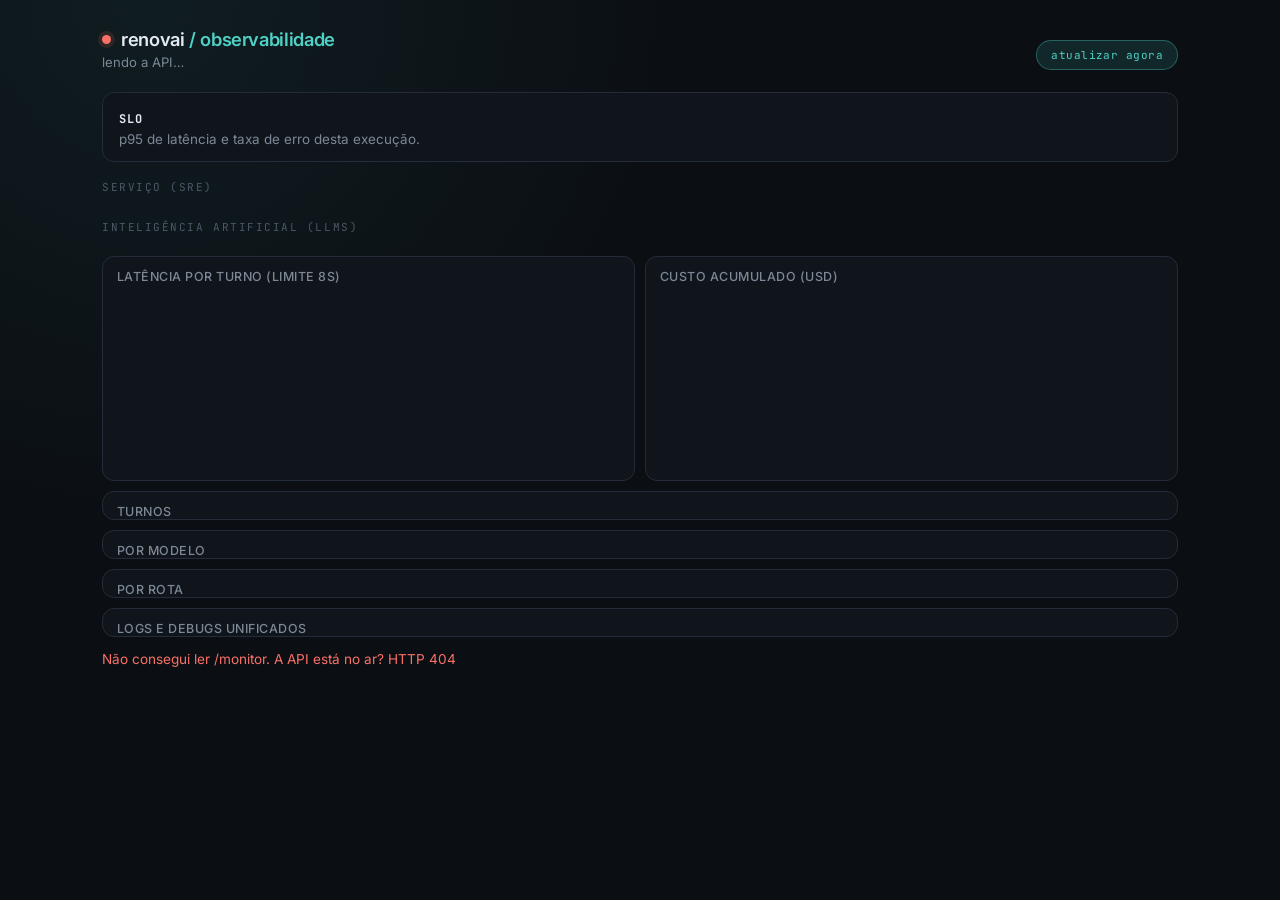
==== frontend/monitor.html @ e6ca702b "feat(observability): criando rota de monitoria de observabilidade com painel em frontend" ====
<!DOCTYPE html>
<html lang="pt-BR">
<head>
  <meta charset="UTF-8" />
  <meta name="viewport" content="width=device-width, initial-scale=1.0" />
  <title>Renovai IA — Console de Observabilidade</title>
  <link rel="preconnect" href="https://fonts.googleapis.com">
  <link rel="preconnect" href="https://fonts.gstatic.com" crossorigin>
  <link href="https://fonts.googleapis.com/css2?family=JetBrains+Mono:wght@400;500;600&family=Inter:wght@400;500;600&display=swap" rel="stylesheet">
  <style>
    :root {
      --bg: #0b0f14;
      --panel: #10151c;
      --panel-alt: #171f29;
      --border: #232c38;
      --text: #e4eaf1;
      --muted: #7c8895;
      --faint: #4c5866;
      --accent: #4fd1c5;
      --accent-soft: rgba(79, 209, 197, 0.12);
      --ok: #3dd68c;
      --ok-soft: rgba(61, 214, 140, 0.12);
      --erro: #f97066;
      --erro-soft: rgba(249, 112, 102, 0.12);
      --warn: #f5c16c;
      --warn-soft: rgba(245, 193, 108, 0.12);
      --font-mono: "JetBrains Mono", ui-monospace, monospace;
      --font-sans: "Inter", system-ui, sans-serif;
    }
    * { box-sizing: border-box; }
    body {
      margin: 0;
      min-height: 100vh;
      background:
        radial-gradient(circle at 12% 0%, rgba(79, 209, 197, 0.07), transparent 36%),
        var(--bg);
      color: var(--text);
      font-family: var(--font-sans);
    }
    .pagina { max-width: 1120px; margin: 0 auto; padding: 28px 22px 48px; }
    header {
      display: flex; align-items: flex-end; justify-content: space-between;
      gap: 16px; margin-bottom: 22px;
    }
    .marca { display: flex; align-items: center; gap: 10px; }
    .ponto {
      width: 9px; height: 9px; border-radius: 50%; background: var(--faint); flex-shrink: 0;
    }
    .ponto.ok { background: var(--ok); box-shadow: 0 0 0 4px var(--ok-soft); }
    .ponto.erro { background: var(--erro); box-shadow: 0 0 0 4px var(--erro-soft); }
    h1 { font-size: 1.15rem; font-weight: 600; margin: 0; letter-spacing: -0.02em; }
    h1 span { color: var(--accent); }
    .sub { margin: 4px 0 0; color: var(--muted); font-size: 0.82rem; }
    .acoes { display: flex; align-items: center; gap: 10px; }
    button {
      font-family: var(--font-mono); font-size: 11px; letter-spacing: 0.04em;
      color: var(--accent); background: var(--accent-soft);
      border: 1px solid rgba(79, 209, 197, 0.35); border-radius: 999px;
      padding: 7px 14px; text-decoration: none; cursor: pointer; transition: all 0.2s;
    }
    button:hover { background: rgba(79, 209, 197, 0.2); }
    .slo {
      border: 1px solid var(--border); border-radius: 12px;
      padding: 14px 16px; margin-bottom: 16px; background: var(--panel);
      display: flex; justify-content: space-between; gap: 12px; align-items: center;
    }
    .slo.ok { border-color: rgba(61, 214, 140, 0.45); background: var(--ok-soft); }
    .slo.estourou { border-color: rgba(249, 112, 102, 0.5); background: var(--erro-soft); }
    .slo strong { font-family: var(--font-mono); font-size: 12px; letter-spacing: 0.08em; text-transform: uppercase; }
    .slo p { margin: 4px 0 0; color: var(--muted); font-size: 0.84rem; }
    .faixa { margin: 18px 0 8px; font-family: var(--font-mono); font-size: 11px; letter-spacing: 0.14em; text-transform: uppercase; color: var(--faint); }
    .numeros { display: grid; grid-template-columns: repeat(auto-fit, minmax(140px, 1fr)); gap: 10px; }
    .card {
      background: var(--panel); border: 1px solid var(--border); border-radius: 12px; padding: 12px 14px;
    }
    .card .rotulo { color: var(--muted); font-size: 0.72rem; letter-spacing: 0.04em; text-transform: uppercase; }
    .card .valor { margin-top: 6px; font-family: var(--font-mono); font-size: 1.15rem; font-weight: 500; white-space: nowrap; }
    .card .valor.pequeno { font-size: 0.82rem; white-space: normal; word-break: break-all; }
    .card .nota { margin-top: 4px; color: var(--faint); font-size: 0.7rem; }
    .graficos { display: grid; grid-template-columns: 1fr 1fr; gap: 10px; margin-top: 14px; }
    .grafico { background: var(--panel); border: 1px solid var(--border); border-radius: 12px; padding: 12px 14px 8px; }
    .grafico h2 { margin: 0 0 8px; font-size: 0.78rem; font-weight: 500; color: var(--muted); letter-spacing: 0.04em; text-transform: uppercase; }
    canvas { width: 100%; height: 180px; display: block; }
    .tabela-larga { margin-top: 10px; }
    .bloco { background: var(--panel); border: 1px solid var(--border); border-radius: 12px; overflow: auto; }
    .bloco h2 { margin: 0; padding: 12px 14px 0; font-size: 0.78rem; font-weight: 500; color: var(--muted); letter-spacing: 0.04em; text-transform: uppercase; }
    table { width: 100%; border-collapse: collapse; font-size: 0.8rem; }
    th, td { padding: 8px 12px; text-align: left; border-bottom: 1px solid var(--border); white-space: nowrap; }
    th { color: var(--faint); font-family: var(--font-mono); font-size: 10px; letter-spacing: 0.08em; text-transform: uppercase; font-weight: 500; }
    td { color: var(--text); font-variant-numeric: tabular-nums; }
    td.modelo, td.sessao { font-family: var(--font-mono); font-size: 0.74rem; }
    td.msg { font-family: var(--font-mono); font-size: 0.74rem; white-space: pre-wrap; word-break: break-all; }
    .tag { font-family: var(--font-mono); font-size: 10px; letter-spacing: 0.06em; text-transform: uppercase; border-radius: 999px; padding: 2px 7px; }
    .tag.ok { color: var(--ok); background: var(--ok-soft); }
    .tag.erro { color: var(--erro); background: var(--erro-soft); }
    .tag.bloqueado { color: var(--warn); background: var(--warn-soft); }
    .tag.debug { color: var(--muted); background: rgba(124, 136, 149, 0.15); }
    .tag.info { color: var(--accent); background: var(--accent-soft); }
    .tag.warning { color: var(--warn); background: var(--warn-soft); }
    .aviso { margin-top: 14px; color: var(--erro); font-size: 0.85rem; }
    .vazio { color: var(--faint); padding: 14px; font-size: 0.82rem; }
    @media (max-width: 800px) {
      .graficos { grid-template-columns: 1fr; }
      header { flex-direction: column; align-items: flex-start; }
    }
  </style>
</head>
<body>
  <div class="pagina">
    <header>
      <div>
        <div class="marca">
          <span class="ponto" id="ponto"></span>
          <h1>renovai <span>/ observabilidade</span></h1>
        </div>
        <p class="sub" id="atualizado">lendo a API…</p>
      </div>
      <div class="acoes">
        <button type="button" id="atualizar">atualizar agora</button>
      </div>
    </header>

    <section class="slo" id="slo">
      <div>
        <strong id="slo-titulo">SLO</strong>
        <p id="slo-texto">p95 de latência e taxa de erro desta execução.</p>
      </div>
    </section>

    <p class="faixa">serviço (sre)</p>
    <section class="numeros" id="numeros-sre"></section>

    <p class="faixa">inteligência artificial (llms)</p>
    <section class="numeros" id="numeros-ia"></section>

    <section class="graficos">
      <article class="grafico">
        <h2>latência por turno (limite 8s)</h2>
        <canvas id="grafico-latencia"></canvas>
      </article>
      <article class="grafico">
        <h2>custo acumulado (usd)</h2>
        <canvas id="grafico-custo"></canvas>
      </article>
    </section>

    <article class="bloco tabela-larga">
      <h2>turnos</h2>
      <div id="tabela-turnos"></div>
    </article>

    <article class="bloco tabela-larga">
      <h2>por modelo</h2>
      <div id="tabela-modelo"></div>
    </article>

    <article class="bloco tabela-larga">
      <h2>por rota</h2>
      <div id="tabela-rota"></div>
    </article>

    <article class="bloco tabela-larga">
      <h2>logs e debugs unificados</h2>
      <div id="tabela-logs"></div>
    </article>

    <p class="aviso" id="aviso" hidden></p>
  </div>

  <script>
    const numerosSre = document.getElementById("numeros-sre");
    const numerosIa = document.getElementById("numeros-ia");
    const aviso = document.getElementById("aviso");
    const ponto = document.getElementById("ponto");
    const atualizado = document.getElementById("atualizado");

    function ms(valor) {
      if (valor >= 1000) {
        return (valor / 1000).toLocaleString("pt-BR", { maximumFractionDigits: 1 }) + " s";
      }
      return Math.round(valor).toLocaleString("pt-BR") + " ms";
    }

    function usd(valor) {
      return valor.toLocaleString("pt-BR", { style: "currency", currency: "USD", minimumFractionDigits: 4, maximumFractionDigits: 6 });
    }

    function inteiro(valor) {
      return Number(valor || 0).toLocaleString("pt-BR");
    }

    function pct(valor) {
      return (valor * 100).toLocaleString("pt-BR", { minimumFractionDigits: 1, maximumFractionDigits: 1 }) + "%";
    }

    function duracao(segundos) {
      const minutos = Math.floor(segundos / 60);
      const resto = segundos % 60;
      if (minutos <= 0) return resto + "s";
      return minutos + "min " + resto + "s";
    }

    function card(rotulo, valor, nota, pequeno) {
      return `<article class="card"><div class="rotulo">${rotulo}</div><div class="valor${pequeno ? " pequeno" : ""}">${valor}</div>${nota ? `<div class="nota">${nota}</div>` : ""}</article>`;
    }

    function tabela(colunas, linhas, vazio) {
      if (!linhas.length) return `<p class="vazio">${vazio}</p>`;
      const cabeca = colunas.map((c) => `<th>${c}</th>`).join("");
      const corpo = linhas.map((linha) => `<tr>${linha.map((celula) => `<td class="${celula.classe || ""}">${celula.texto}</td>`).join("")}</tr>`).join("");
      return `<table><thead><tr>${cabeca}</tr></thead><tbody>${corpo}</tbody></table>`;
    }

    function tagStatus(status) {
      const s = String(status).toLowerCase();
      return `<span class="tag ${s}">${status}</span>`;
    }

    function desenharLinha(canvas, pontos, cor, limite) {
      const ctx = canvas.getContext("2d");
      const dpr = window.devicePixelRatio || 1;
      const largura = canvas.clientWidth || 320;
      const altura = canvas.clientHeight || 180;
      canvas.width = Math.floor(largura * dpr);
      canvas.height = Math.floor(altura * dpr);
      ctx.setTransform(dpr, 0, 0, dpr, 0, 0);
      ctx.clearRect(0, 0, largura, altura);

      if (!pontos.length) {
        ctx.fillStyle = "#4c5866";
        ctx.font = "13px Inter, sans-serif";
        ctx.fillText("sem turnos ainda", 12, altura / 2);
        return;
      }

      const valores = pontos.map((p) => p.valor);
      let min = Math.min(...valores, 0);
      let max = Math.max(...valores);
      if (limite != null) max = Math.max(max, limite);
      const folga = Math.max((max - min) * 0.08, max * 0.05);
      max = max + folga;
      if (max === min) max = min + 1;
      const span = max - min || 1;
      const pad = { l: 48, r: 12, t: 14, b: 26 };
      const xDe = (i) => pad.l + (pontos.length === 1 ? (largura - pad.l - pad.r) / 2 : (i / (pontos.length - 1)) * (largura - pad.l - pad.r));
      const yDe = (v) => pad.t + (1 - (v - min) / span) * (altura - pad.t - pad.b);

      ctx.strokeStyle = "#232c38";
      ctx.lineWidth = 1;
      ctx.beginPath();
      ctx.moveTo(pad.l, pad.t);
      ctx.lineTo(pad.l, altura - pad.b);
      ctx.lineTo(largura - pad.r, altura - pad.b);
      ctx.stroke();

      ctx.fillStyle = "#4c5866";
      ctx.font = "10px JetBrains Mono, monospace";
      ctx.fillText(String(Math.round(max)), 4, pad.t + 4);
      ctx.fillText(String(Math.round(min)), 4, altura - pad.b);

      if (limite != null) {
        const y = yDe(limite);
        ctx.setLineDash([4, 4]);
        ctx.strokeStyle = "rgba(249, 112, 102, 0.8)";
        ctx.beginPath();
        ctx.moveTo(pad.l, y);
        ctx.lineTo(largura - pad.r, y);
        ctx.stroke();
        ctx.setLineDash([]);
      }

      ctx.beginPath();
      pontos.forEach((pontoAtual, i) => {
        const x = xDe(i);
        const y = yDe(pontoAtual.valor);
        if (i === 0) ctx.moveTo(x, y);
        else ctx.lineTo(x, y);
      });
      ctx.strokeStyle = cor;
      ctx.lineWidth = 2;
      ctx.stroke();

      ctx.fillStyle = cor;
      pontos.forEach((pontoAtual, i) => {
        ctx.beginPath();
        ctx.arc(xDe(i), yDe(pontoAtual.valor), 3, 0, Math.PI * 2);
        ctx.fill();
      });
    }

    function render(dados) {
      const r = dados.resumo;
      const slo = dados.slo;
      const caixa = document.getElementById("slo");
      caixa.classList.remove("ok", "estourou");
      if (!r.turnos) {
        document.getElementById("slo-titulo").textContent = "sem turnos";
        document.getElementById("slo-texto").textContent = "Mande uma mensagem no chat. O registro vive na memória deste processo.";
      } else if (r.slo_ok) {
        caixa.classList.add("ok");
        document.getElementById("slo-titulo").textContent = "dentro do SLO";
        document.getElementById("slo-texto").textContent = `p95 até ${ms(slo.latencia_p95_limite_ms)} e erro até ${pct(slo.taxa_erro_limite)}.`;
      } else {
        caixa.classList.add("estourou");
        document.getElementById("slo-titulo").textContent = "SLO estourou";
        document.getElementById("slo-texto").textContent = `p95 até ${ms(slo.latencia_p95_limite_ms)} e erro até ${pct(slo.taxa_erro_limite)}.`;
      }

      numerosSre.innerHTML = [
        card("turnos", inteiro(r.turnos)),
        card("taxa de erro", pct(r.taxa_erro), "exceção no turno"),
        card("latência média", ms(r.latencia_media_ms)),
        card("latência p95", ms(r.latencia_p95_ms)),
        card("no ar", duracao(r.no_ar_segundos)),
        card("em andamento", inteiro(r.em_andamento)),
        card("bloqueios", inteiro(r.bloqueios), "guardrail de entrada"),
      ].join("");

      numerosIa.innerHTML = [
        card("tokens", inteiro(r.tokens_total), `${inteiro(r.tokens_entrada)} entrada · ${inteiro(r.tokens_saida)} saída`),
        card("custo", usd(r.custo_usd), "tabela fixa, não é a fatura"),
        card("modelo mais usado", r.modelo_mais_usado, "", true),
        card("fallbacks", inteiro(r.fallbacks), "especialista saiu do Gemini"),
      ].join("");

      desenharLinha(
        document.getElementById("grafico-latencia"),
        dados.serie_latencia.map((p) => ({ valor: p.latencia_ms })),
        "#4fd1c5",
        slo.latencia_p95_limite_ms,
      );
      desenharLinha(
        document.getElementById("grafico-custo"),
        dados.serie_custo.map((p) => ({ valor: p.custo_acumulado_usd })),
        "#7ee8dd",
        null,
      );

      document.getElementById("tabela-turnos").innerHTML = tabela(
        ["hora", "latência", "rota", "status", "tokens", "custo", "sessão"],
        dados.turnos.map((t) => [
          { texto: t.hora },
          { texto: ms(t.latencia_ms) },
          { texto: t.rota },
          { texto: tagStatus(t.status) },
          { texto: inteiro(t.tokens_total) },
          { texto: usd(t.custo_usd) },
          { texto: t.session_id, classe: "sessao" },
        ]),
        "Nenhum turno neste processo.",
      );

      document.getElementById("tabela-modelo").innerHTML = tabela(
        ["modelo", "chamadas", "entrada", "saída", "custo", "latência"],
        dados.por_modelo.map((m) => [
          { texto: m.modelo, classe: "modelo" },
          { texto: inteiro(m.chamadas) },
          { texto: inteiro(m.tokens_entrada) },
          { texto: inteiro(m.tokens_saida) },
          { texto: usd(m.custo_usd) },
          { texto: ms(m.latencia_media_ms) },
        ]),
        "Nenhuma chamada de modelo.",
      );

      document.getElementById("tabela-rota").innerHTML = tabela(
        ["rota", "turnos", "erros", "latência", "custo"],
        dados.por_rota.map((rota) => [
          { texto: rota.rota },
          { texto: inteiro(rota.turnos) },
          { texto: inteiro(rota.erros) },
          { texto: ms(rota.latencia_media_ms) },
          { texto: usd(rota.custo_usd) },
        ]),
        "Nenhuma rota ainda.",
      );

      if (dados.logs) {
        document.getElementById("tabela-logs").innerHTML = tabela(
          ["hora", "nível", "módulo", "turno", "mensagem"],
          dados.logs.slice().reverse().map((l) => [
            { texto: l.hora },
            { texto: tagStatus(l.nivel) },
            { texto: l.modulo },
            { texto: l.turno_id ? l.turno_id.slice(0, 8) : "—", classe: "sessao" },
            { texto: l.mensagem, classe: "msg" },
          ]),
          "Nenhum log registrado ainda.",
        );
      }
    }

    async function carregar() {
      try {
        const resposta = await fetch("/monitor");
        if (!resposta.ok) throw new Error("HTTP " + resposta.status);
        const dados = await resposta.json();
        aviso.hidden = true;
        ponto.className = "ponto ok";
        atualizado.textContent = "atualizado " + new Date().toLocaleTimeString("pt-BR") + " · a cada 4 s";
        render(dados);
      } catch (erro) {
        ponto.className = "ponto erro";
        aviso.hidden = false;
        aviso.textContent = "Não consegui ler /monitor. A API está no ar? " + erro.message;
      }
    }

    document.getElementById("atualizar").addEventListener("click", carregar);
    carregar();
    setInterval(carregar, 4000);
    window.addEventListener("resize", carregar);
  </script>
</body>
</html>
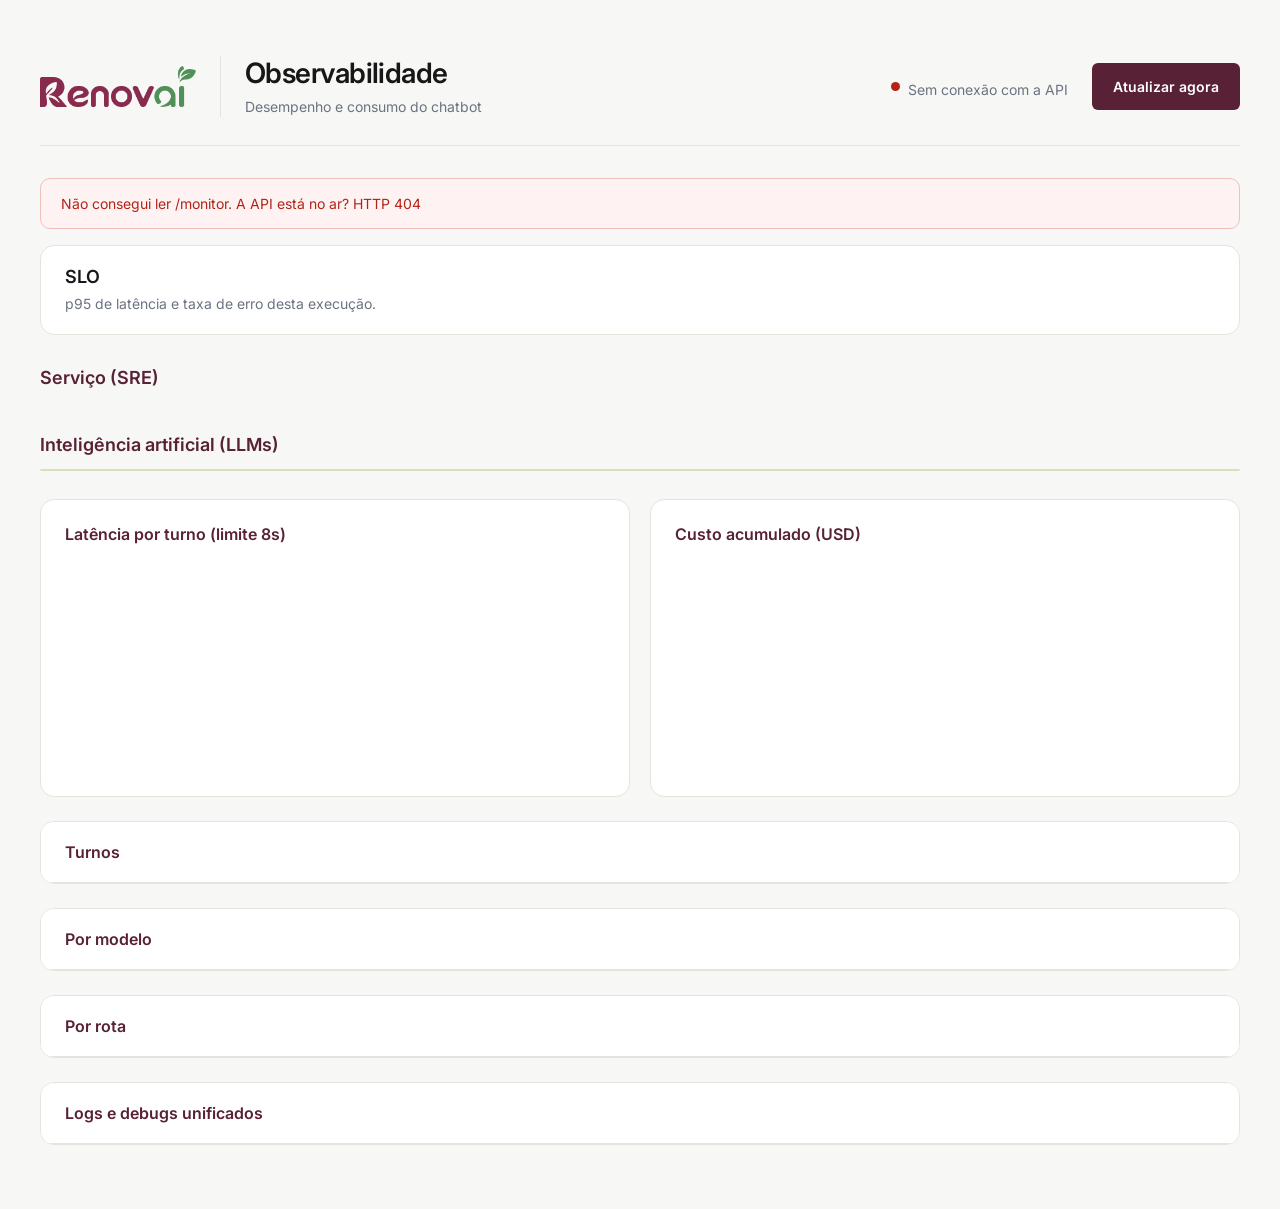
==== commit 55603468: "style(monitor): melhora layout e integra logo Renovai" ====
--- a/frontend/monitor.html
+++ b/frontend/monitor.html
@@ -3,105 +3,142 @@
 <head>
   <meta charset="UTF-8" />
   <meta name="viewport" content="width=device-width, initial-scale=1.0" />
-  <title>Renovai IA — Console de Observabilidade</title>
+  <title>Renovaí IA — Console de Observabilidade</title>
   <link rel="preconnect" href="https://fonts.googleapis.com">
   <link rel="preconnect" href="https://fonts.gstatic.com" crossorigin>
-  <link href="https://fonts.googleapis.com/css2?family=JetBrains+Mono:wght@400;500;600&family=Inter:wght@400;500;600&display=swap" rel="stylesheet">
+  <link href="https://fonts.googleapis.com/css2?family=Inter:wght@400;500;600;700&display=swap" rel="stylesheet">
   <style>
     :root {
-      --bg: #0b0f14;
-      --panel: #10151c;
-      --panel-alt: #171f29;
-      --border: #232c38;
-      --text: #e4eaf1;
-      --muted: #7c8895;
-      --faint: #4c5866;
-      --accent: #4fd1c5;
-      --accent-soft: rgba(79, 209, 197, 0.12);
-      --ok: #3dd68c;
-      --ok-soft: rgba(61, 214, 140, 0.12);
-      --erro: #f97066;
-      --erro-soft: rgba(249, 112, 102, 0.12);
-      --warn: #f5c16c;
-      --warn-soft: rgba(245, 193, 108, 0.12);
-      --font-mono: "JetBrains Mono", ui-monospace, monospace;
+      --bg: #f7f8f5;
+      color-scheme: light;
+      --panel: #ffffff;
+      --panel-alt: #f3e9ed;
+      --border: #e2e5dc;
+      --text: #171717;
+      --muted: #6b7280;
+      --faint: #626975;
+      --accent: #582136;
+      --accent-soft: #f3e9ed;
+      --brand-green: #d4e699;
+      --brand-green-soft: #f1f6e3;
+      --brand-green-text: #35451d;
+      --ok: #237044;
+      --ok-soft: #edf7ef;
+      --erro: #b42318;
+      --erro-soft: #fef3f2;
+      --warn: #8a5800;
+      --warn-soft: #fff7e5;
       --font-sans: "Inter", system-ui, sans-serif;
     }
     * { box-sizing: border-box; }
     body {
       margin: 0;
       min-height: 100vh;
-      background:
-        radial-gradient(circle at 12% 0%, rgba(79, 209, 197, 0.07), transparent 36%),
-        var(--bg);
+      background: var(--bg);
       color: var(--text);
       font-family: var(--font-sans);
     }
-    .pagina { max-width: 1120px; margin: 0 auto; padding: 28px 22px 48px; }
+    .pagina { max-width: 1440px; margin: 0 auto; padding: 32px 40px 64px; }
     header {
-      display: flex; align-items: flex-end; justify-content: space-between;
-      gap: 16px; margin-bottom: 22px;
-    }
-    .marca { display: flex; align-items: center; gap: 10px; }
+      display: flex; align-items: center; justify-content: space-between;
+      gap: 24px; margin-bottom: 32px;
+      padding: 24px 0 28px; border-bottom: 1px solid var(--border); color: var(--text);
+    }
+    .marca { display: flex; align-items: center; gap: 24px; }
     .ponto {
       width: 9px; height: 9px; border-radius: 50%; background: var(--faint); flex-shrink: 0;
     }
-    .ponto.ok { background: var(--ok); box-shadow: 0 0 0 4px var(--ok-soft); }
-    .ponto.erro { background: var(--erro); box-shadow: 0 0 0 4px var(--erro-soft); }
-    h1 { font-size: 1.15rem; font-weight: 600; margin: 0; letter-spacing: -0.02em; }
-    h1 span { color: var(--accent); }
-    .sub { margin: 4px 0 0; color: var(--muted); font-size: 0.82rem; }
-    .acoes { display: flex; align-items: center; gap: 10px; }
+    .ponto.ok { background: var(--ok); }
+    .ponto.erro { background: var(--erro); }
+    h1 { font-size: clamp(1.25rem, 3vw, 1.75rem); font-weight: 600; margin: 0; letter-spacing: -0.02em; text-wrap: balance; }
+    .logo { display: block; width: 156px; height: auto; flex-shrink: 0; }
+    .titulo { padding-left: 24px; border-left: 1px solid var(--border); }
+    .conexao { display: flex; align-items: center; gap: 8px; }
+    .sub { margin: 6px 0 0; color: var(--muted); font-size: 0.875rem; line-height: 1.5; }
+    .acoes { display: flex; align-items: center; flex-shrink: 0; gap: 24px; }
     button {
-      font-family: var(--font-mono); font-size: 11px; letter-spacing: 0.04em;
-      color: var(--accent); background: var(--accent-soft);
-      border: 1px solid rgba(79, 209, 197, 0.35); border-radius: 999px;
-      padding: 7px 14px; text-decoration: none; cursor: pointer; transition: all 0.2s;
-    }
-    button:hover { background: rgba(79, 209, 197, 0.2); }
+      font-family: var(--font-sans); font-size: 0.875rem; font-weight: 600;
+      color: #ffffff; background: var(--accent);
+      border: 1px solid transparent; border-radius: 6px; min-height: 44px;
+      padding: 12px 20px; line-height: 1.5; white-space: nowrap; cursor: pointer; transition: background-color 0.2s;
+    }
+    button:hover:not(:disabled) { background: #702c46; }
+    button:active:not(:disabled) { background: #421829; }
+    button:focus-visible { outline: 3px solid var(--accent); outline-offset: 4px; }
+    button:disabled { opacity: 0.6; cursor: default; }
+    ::selection { color: #ffffff; background: var(--accent); }
+    * { scrollbar-color: #b7a3ab var(--panel-alt); scrollbar-width: thin; }
     .slo {
-      border: 1px solid var(--border); border-radius: 12px;
-      padding: 14px 16px; margin-bottom: 16px; background: var(--panel);
+      border: 1px solid var(--border); border-radius: 14px;
+      padding: 20px 24px; margin-bottom: 28px; background: var(--panel);
       display: flex; justify-content: space-between; gap: 12px; align-items: center;
     }
-    .slo.ok { border-color: rgba(61, 214, 140, 0.45); background: var(--ok-soft); }
-    .slo.estourou { border-color: rgba(249, 112, 102, 0.5); background: var(--erro-soft); }
-    .slo strong { font-family: var(--font-mono); font-size: 12px; letter-spacing: 0.08em; text-transform: uppercase; }
-    .slo p { margin: 4px 0 0; color: var(--muted); font-size: 0.84rem; }
-    .faixa { margin: 18px 0 8px; font-family: var(--font-mono); font-size: 11px; letter-spacing: 0.14em; text-transform: uppercase; color: var(--faint); }
-    .numeros { display: grid; grid-template-columns: repeat(auto-fit, minmax(140px, 1fr)); gap: 10px; }
+    .slo.ok { border-color: #c1d383; background: var(--brand-green-soft); color: var(--brand-green-text); }
+    .slo.estourou { border-color: #efc0bb; background: var(--erro-soft); color: var(--erro); }
+    .slo strong { font-size: 1.125rem; font-weight: 600; }
+    .slo p { margin: 6px 0 0; color: var(--muted); font-size: 0.875rem; line-height: 1.5; }
+    .slo.ok p, .slo.estourou p { color: inherit; }
+    .faixa { margin: 32px 0 14px; font-size: 1.125rem; font-weight: 600; color: var(--accent); }
+    .numeros { display: grid; grid-template-columns: repeat(4, minmax(0, 1fr)); gap: 14px; }
     .card {
-      background: var(--panel); border: 1px solid var(--border); border-radius: 12px; padding: 12px 14px;
-    }
-    .card .rotulo { color: var(--muted); font-size: 0.72rem; letter-spacing: 0.04em; text-transform: uppercase; }
-    .card .valor { margin-top: 6px; font-family: var(--font-mono); font-size: 1.15rem; font-weight: 500; white-space: nowrap; }
-    .card .valor.pequeno { font-size: 0.82rem; white-space: normal; word-break: break-all; }
-    .card .nota { margin-top: 4px; color: var(--faint); font-size: 0.7rem; }
-    .graficos { display: grid; grid-template-columns: 1fr 1fr; gap: 10px; margin-top: 14px; }
-    .grafico { background: var(--panel); border: 1px solid var(--border); border-radius: 12px; padding: 12px 14px 8px; }
-    .grafico h2 { margin: 0 0 8px; font-size: 0.78rem; font-weight: 500; color: var(--muted); letter-spacing: 0.04em; text-transform: uppercase; }
-    canvas { width: 100%; height: 180px; display: block; }
-    .tabela-larga { margin-top: 10px; }
-    .bloco { background: var(--panel); border: 1px solid var(--border); border-radius: 12px; overflow: auto; }
-    .bloco h2 { margin: 0; padding: 12px 14px 0; font-size: 0.78rem; font-weight: 500; color: var(--muted); letter-spacing: 0.04em; text-transform: uppercase; }
-    table { width: 100%; border-collapse: collapse; font-size: 0.8rem; }
-    th, td { padding: 8px 12px; text-align: left; border-bottom: 1px solid var(--border); white-space: nowrap; }
-    th { color: var(--faint); font-family: var(--font-mono); font-size: 10px; letter-spacing: 0.08em; text-transform: uppercase; font-weight: 500; }
+      background: var(--panel); border: 1px solid var(--border); border-radius: 10px; padding: 20px;
+    }
+    .card { min-width: 0; }
+    #numeros-sre .card .valor { color: var(--accent); }
+    #numeros-sre .card:nth-child(4) { background: var(--accent); border-color: var(--accent); }
+    #numeros-sre .card:nth-child(4) .rotulo { color: #ead9e0; }
+    #numeros-sre .card:nth-child(4) .valor { color: var(--brand-green); }
+    #numeros-ia { gap: 0; background: var(--brand-green-soft); border: 1px solid #d6e1ba; border-radius: 10px; overflow: hidden; }
+    #numeros-ia .card { background: transparent; border: 0; border-radius: 0; }
+    #numeros-ia .rotulo, #numeros-ia .nota { color: var(--brand-green-text); }
+    #numeros-ia .valor { color: var(--accent); }
+    .card .rotulo { color: var(--muted); font-size: 0.8125rem; font-weight: 500; line-height: 1.5; }
+    .card .valor { margin-top: 10px; font-size: 1.75rem; font-weight: 600; font-variant-numeric: tabular-nums; overflow-wrap: anywhere; }
+    .card .valor.pequeno { font-size: 1rem; white-space: normal; overflow-wrap: anywhere; }
+    .card .nota { margin-top: 8px; color: var(--faint); font-size: 0.75rem; line-height: 1.5; }
+    .graficos { display: grid; grid-template-columns: repeat(2, minmax(0, 1fr)); gap: 20px; margin-top: 28px; }
+    .grafico { background: var(--panel); border: 1px solid var(--border); border-radius: 14px; padding: 24px 24px 16px; min-width: 0; }
+    .grafico h2 { margin: 0 0 16px; font-size: 1rem; font-weight: 600; color: var(--accent); }
+    canvas { width: 100%; height: 220px; display: block; }
+    .tabela-larga { margin-top: 24px; }
+    .bloco { background: var(--panel); border: 1px solid var(--border); border-radius: 14px; overflow: auto; }
+    .bloco h2 { margin: 0; padding: 20px 24px; font-size: 1rem; font-weight: 600; color: var(--accent); background: var(--panel); border-bottom: 1px solid var(--border); }
+    table { width: 100%; border-collapse: collapse; font-size: 0.875rem; }
+    th, td { padding: 16px 24px; text-align: left; border-bottom: 1px solid var(--border); white-space: nowrap; }
+    th { color: var(--muted); font-size: 0.75rem; letter-spacing: 0.02em; text-transform: uppercase; font-weight: 700; background: var(--panel); }
     td { color: var(--text); font-variant-numeric: tabular-nums; }
-    td.modelo, td.sessao { font-family: var(--font-mono); font-size: 0.74rem; }
-    td.msg { font-family: var(--font-mono); font-size: 0.74rem; white-space: pre-wrap; word-break: break-all; }
-    .tag { font-family: var(--font-mono); font-size: 10px; letter-spacing: 0.06em; text-transform: uppercase; border-radius: 999px; padding: 2px 7px; }
+    td.modelo, td.sessao { font-size: 0.8125rem; }
+    td.msg { font-size: 0.8125rem; white-space: pre-wrap; word-break: break-all; }
+    .tag { display: inline-block; font-size: 0.6875rem; font-weight: 600; line-height: 1.5; text-transform: uppercase; border-radius: 999px; padding: 4px 10px; }
     .tag.ok { color: var(--ok); background: var(--ok-soft); }
     .tag.erro { color: var(--erro); background: var(--erro-soft); }
     .tag.bloqueado { color: var(--warn); background: var(--warn-soft); }
-    .tag.debug { color: var(--muted); background: rgba(124, 136, 149, 0.15); }
+    .tag.debug { color: var(--muted); background: var(--panel-alt); }
     .tag.info { color: var(--accent); background: var(--accent-soft); }
     .tag.warning { color: var(--warn); background: var(--warn-soft); }
-    .aviso { margin-top: 14px; color: var(--erro); font-size: 0.85rem; }
-    .vazio { color: var(--faint); padding: 14px; font-size: 0.82rem; }
+    .aviso { margin: 16px 0; padding: 16px 20px; border: 1px solid #efc0bb; border-radius: 10px; background: var(--erro-soft); color: var(--erro); font-size: 0.875rem; }
+    .vazio { color: var(--faint); margin: 0; padding: 24px; font-size: 0.875rem; line-height: 1.5; }
+    tbody tr:last-child td { border-bottom: 0; }
+    tbody tr:hover { background: #faf7f8; }
     @media (max-width: 800px) {
       .graficos { grid-template-columns: 1fr; }
-      header { flex-direction: column; align-items: flex-start; }
+      header { flex-direction: column; align-items: stretch; padding: 8px 0 24px; gap: 20px; }
+      .numeros { grid-template-columns: repeat(2, minmax(0, 1fr)); }
+      .acoes { justify-content: space-between; flex-wrap: wrap; }
+      .pagina { padding: 24px 16px 40px; }
+    }
+    @media (max-width: 480px) {
+      .marca { align-items: flex-start; flex-direction: column; gap: 20px; }
+      .titulo { border-left: 0; padding-left: 0; }
+      .logo { width: 136px; }
+      .numeros { grid-template-columns: repeat(2, minmax(0, 1fr)); gap: 12px; }
+      .card { padding: 16px 12px; }
+      .card .valor { font-size: 1.25rem; }
+      .card .valor.pequeno { font-size: 0.875rem; }
+      .grafico { padding: 20px 12px 12px; }
+    }
+    @media (prefers-reduced-motion: reduce) {
+      button { transition: none; }
     }
   </style>
 </head>
@@ -110,15 +147,20 @@
     <header>
       <div>
         <div class="marca">
-          <span class="ponto" id="ponto"></span>
-          <h1>renovai <span>/ observabilidade</span></h1>
+          <img class="logo" src="assets/renovai.png" alt="Renovaí" width="283" height="77" />
+          <div class="titulo">
+            <h1>Observabilidade</h1>
+            <p class="sub">Desempenho e consumo do chatbot</p>
+          </div>
         </div>
-        <p class="sub" id="atualizado">lendo a API…</p>
       </div>
       <div class="acoes">
-        <button type="button" id="atualizar">atualizar agora</button>
+        <div class="conexao"><span class="ponto" id="ponto" aria-hidden="true"></span><span class="sub" id="atualizado" role="status">Conectando à API…</span></div>
+        <button type="button" id="atualizar">Atualizar agora</button>
       </div>
     </header>
+
+    <p class="aviso" id="aviso" role="alert" hidden></p>
 
     <section class="slo" id="slo">
       <div>
@@ -127,44 +169,44 @@
       </div>
     </section>
 
-    <p class="faixa">serviço (sre)</p>
+    <h2 class="faixa">Serviço (SRE)</h2>
     <section class="numeros" id="numeros-sre"></section>
 
-    <p class="faixa">inteligência artificial (llms)</p>
+    <h2 class="faixa">Inteligência artificial (LLMs)</h2>
     <section class="numeros" id="numeros-ia"></section>
 
     <section class="graficos">
       <article class="grafico">
-        <h2>latência por turno (limite 8s)</h2>
+        <h2>Latência por turno (limite 8s)</h2>
         <canvas id="grafico-latencia"></canvas>
       </article>
       <article class="grafico">
-        <h2>custo acumulado (usd)</h2>
+        <h2>Custo acumulado (USD)</h2>
         <canvas id="grafico-custo"></canvas>
       </article>
     </section>
 
     <article class="bloco tabela-larga">
-      <h2>turnos</h2>
+      <h2>Turnos</h2>
       <div id="tabela-turnos"></div>
     </article>
 
     <article class="bloco tabela-larga">
-      <h2>por modelo</h2>
+      <h2>Por modelo</h2>
       <div id="tabela-modelo"></div>
     </article>
 
     <article class="bloco tabela-larga">
-      <h2>por rota</h2>
+      <h2>Por rota</h2>
       <div id="tabela-rota"></div>
     </article>
 
     <article class="bloco tabela-larga">
-      <h2>logs e debugs unificados</h2>
+      <h2>Logs e debugs unificados</h2>
       <div id="tabela-logs"></div>
     </article>
 
-    <p class="aviso" id="aviso" hidden></p>
+
   </div>
 
   <script>
@@ -227,9 +269,9 @@
       ctx.clearRect(0, 0, largura, altura);
 
       if (!pontos.length) {
-        ctx.fillStyle = "#4c5866";
+        ctx.fillStyle = "#626975";
         ctx.font = "13px Inter, sans-serif";
-        ctx.fillText("sem turnos ainda", 12, altura / 2);
+        ctx.fillText("Sem turnos ainda", 12, altura / 2);
         return;
       }
 
@@ -245,7 +287,7 @@
       const xDe = (i) => pad.l + (pontos.length === 1 ? (largura - pad.l - pad.r) / 2 : (i / (pontos.length - 1)) * (largura - pad.l - pad.r));
       const yDe = (v) => pad.t + (1 - (v - min) / span) * (altura - pad.t - pad.b);
 
-      ctx.strokeStyle = "#232c38";
+      ctx.strokeStyle = "#d8c7ce";
       ctx.lineWidth = 1;
       ctx.beginPath();
       ctx.moveTo(pad.l, pad.t);
@@ -253,15 +295,15 @@
       ctx.lineTo(largura - pad.r, altura - pad.b);
       ctx.stroke();
 
-      ctx.fillStyle = "#4c5866";
-      ctx.font = "10px JetBrains Mono, monospace";
+      ctx.fillStyle = "#626975";
+      ctx.font = "11px Inter, sans-serif";
       ctx.fillText(String(Math.round(max)), 4, pad.t + 4);
       ctx.fillText(String(Math.round(min)), 4, altura - pad.b);
 
       if (limite != null) {
         const y = yDe(limite);
         ctx.setLineDash([4, 4]);
-        ctx.strokeStyle = "rgba(249, 112, 102, 0.8)";
+        ctx.strokeStyle = "#b42318";
         ctx.beginPath();
         ctx.moveTo(pad.l, y);
         ctx.lineTo(largura - pad.r, y);
@@ -294,50 +336,50 @@
       const caixa = document.getElementById("slo");
       caixa.classList.remove("ok", "estourou");
       if (!r.turnos) {
-        document.getElementById("slo-titulo").textContent = "sem turnos";
+        document.getElementById("slo-titulo").textContent = "Sem turnos";
         document.getElementById("slo-texto").textContent = "Mande uma mensagem no chat. O registro vive na memória deste processo.";
       } else if (r.slo_ok) {
         caixa.classList.add("ok");
-        document.getElementById("slo-titulo").textContent = "dentro do SLO";
-        document.getElementById("slo-texto").textContent = `p95 até ${ms(slo.latencia_p95_limite_ms)} e erro até ${pct(slo.taxa_erro_limite)}.`;
+        document.getElementById("slo-titulo").textContent = "Dentro do SLO";
+        document.getElementById("slo-texto").textContent = `P95 até ${ms(slo.latencia_p95_limite_ms)} e erro até ${pct(slo.taxa_erro_limite)}.`;
       } else {
         caixa.classList.add("estourou");
         document.getElementById("slo-titulo").textContent = "SLO estourou";
-        document.getElementById("slo-texto").textContent = `p95 até ${ms(slo.latencia_p95_limite_ms)} e erro até ${pct(slo.taxa_erro_limite)}.`;
+        document.getElementById("slo-texto").textContent = `P95 até ${ms(slo.latencia_p95_limite_ms)} e erro até ${pct(slo.taxa_erro_limite)}.`;
       }
 
       numerosSre.innerHTML = [
-        card("turnos", inteiro(r.turnos)),
-        card("taxa de erro", pct(r.taxa_erro), "exceção no turno"),
-        card("latência média", ms(r.latencia_media_ms)),
-        card("latência p95", ms(r.latencia_p95_ms)),
-        card("no ar", duracao(r.no_ar_segundos)),
-        card("em andamento", inteiro(r.em_andamento)),
-        card("bloqueios", inteiro(r.bloqueios), "guardrail de entrada"),
+        card("Turnos", inteiro(r.turnos)),
+        card("Taxa de erro", pct(r.taxa_erro), "Exceção no turno"),
+        card("Latência média", ms(r.latencia_media_ms)),
+        card("Latência P95", ms(r.latencia_p95_ms)),
+        card("No ar", duracao(r.no_ar_segundos)),
+        card("Em andamento", inteiro(r.em_andamento)),
+        card("Bloqueios", inteiro(r.bloqueios), "Guardrail de entrada"),
       ].join("");
 
       numerosIa.innerHTML = [
-        card("tokens", inteiro(r.tokens_total), `${inteiro(r.tokens_entrada)} entrada · ${inteiro(r.tokens_saida)} saída`),
-        card("custo", usd(r.custo_usd), "tabela fixa, não é a fatura"),
-        card("modelo mais usado", r.modelo_mais_usado, "", true),
-        card("fallbacks", inteiro(r.fallbacks), "especialista saiu do Gemini"),
+        card("Tokens", inteiro(r.tokens_total), `${inteiro(r.tokens_entrada)} entrada · ${inteiro(r.tokens_saida)} saída`),
+        card("Custo", usd(r.custo_usd), "Tabela fixa, não é a fatura"),
+        card("Modelo mais usado", r.modelo_mais_usado, "", true),
+        card("Fallbacks", inteiro(r.fallbacks), "Especialista saiu do Gemini"),
       ].join("");
 
       desenharLinha(
         document.getElementById("grafico-latencia"),
         dados.serie_latencia.map((p) => ({ valor: p.latencia_ms })),
-        "#4fd1c5",
+        "#582136",
         slo.latencia_p95_limite_ms,
       );
       desenharLinha(
         document.getElementById("grafico-custo"),
         dados.serie_custo.map((p) => ({ valor: p.custo_acumulado_usd })),
-        "#7ee8dd",
+        "#526d29",
         null,
       );
 
       document.getElementById("tabela-turnos").innerHTML = tabela(
-        ["hora", "latência", "rota", "status", "tokens", "custo", "sessão"],
+        ["Hora", "Latência", "Rota", "Status", "Tokens", "Custo", "Sessão"],
         dados.turnos.map((t) => [
           { texto: t.hora },
           { texto: ms(t.latencia_ms) },
@@ -351,7 +393,7 @@
       );
 
       document.getElementById("tabela-modelo").innerHTML = tabela(
-        ["modelo", "chamadas", "entrada", "saída", "custo", "latência"],
+        ["Modelo", "Chamadas", "Entrada", "Saída", "Custo", "Latência"],
         dados.por_modelo.map((m) => [
           { texto: m.modelo, classe: "modelo" },
           { texto: inteiro(m.chamadas) },
@@ -364,7 +406,7 @@
       );
 
       document.getElementById("tabela-rota").innerHTML = tabela(
-        ["rota", "turnos", "erros", "latência", "custo"],
+        ["Rota", "Turnos", "Erros", "Latência", "Custo"],
         dados.por_rota.map((rota) => [
           { texto: rota.rota },
           { texto: inteiro(rota.turnos) },
@@ -377,7 +419,7 @@
 
       if (dados.logs) {
         document.getElementById("tabela-logs").innerHTML = tabela(
-          ["hora", "nível", "módulo", "turno", "mensagem"],
+          ["Hora", "Nível", "Módulo", "Turno", "Mensagem"],
           dados.logs.slice().reverse().map((l) => [
             { texto: l.hora },
             { texto: tagStatus(l.nivel) },
@@ -397,10 +439,11 @@
         const dados = await resposta.json();
         aviso.hidden = true;
         ponto.className = "ponto ok";
-        atualizado.textContent = "atualizado " + new Date().toLocaleTimeString("pt-BR") + " · a cada 4 s";
+        atualizado.textContent = "Atualizado " + new Date().toLocaleTimeString("pt-BR") + " · a cada 4 s";
         render(dados);
       } catch (erro) {
         ponto.className = "ponto erro";
+        atualizado.textContent = "Sem conexão com a API";
         aviso.hidden = false;
         aviso.textContent = "Não consegui ler /monitor. A API está no ar? " + erro.message;
       }
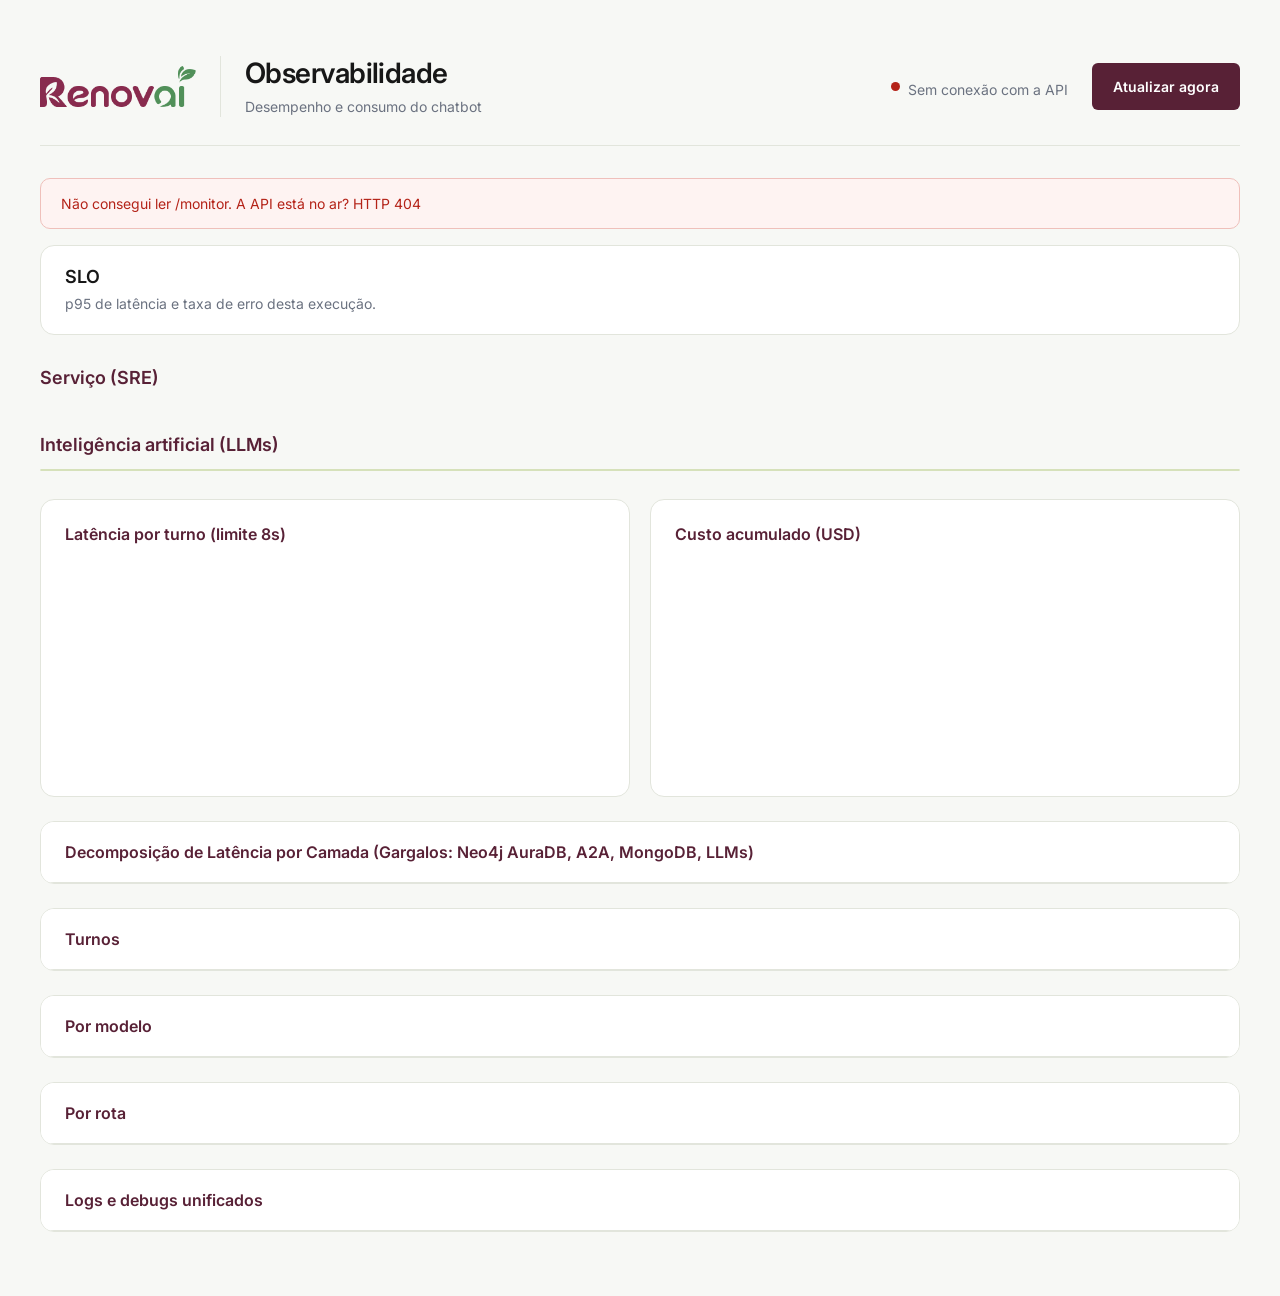
==== commit a49d4534: "refactor(observability): abertura de latência por camada de serviço e context manager de spans" ====
--- a/frontend/monitor.html
+++ b/frontend/monitor.html
@@ -187,6 +187,11 @@
     </section>
 
     <article class="bloco tabela-larga">
+      <h2>Decomposição de Latência por Camada (Gargalos: Neo4j AuraDB, A2A, MongoDB, LLMs)</h2>
+      <div id="tabela-decomposicao"></div>
+    </article>
+
+    <article class="bloco tabela-larga">
       <h2>Turnos</h2>
       <div id="tabela-turnos"></div>
     </article>
@@ -301,31 +306,35 @@
       ctx.fillText(String(Math.round(min)), 4, altura - pad.b);
 
       if (limite != null) {
-        const y = yDe(limite);
+        const yLim = yDe(limite);
+        ctx.strokeStyle = "#8a5800";
         ctx.setLineDash([4, 4]);
-        ctx.strokeStyle = "#b42318";
         ctx.beginPath();
-        ctx.moveTo(pad.l, y);
-        ctx.lineTo(largura - pad.r, y);
+        ctx.moveTo(pad.l, yLim);
+        ctx.lineTo(largura - pad.r, yLim);
         ctx.stroke();
         ctx.setLineDash([]);
-      }
-
+        ctx.fillStyle = "#8a5800";
+        ctx.fillText("limite " + ms(limite), pad.l + 6, Math.max(yLim - 4, pad.t + 10));
+      }
+
+      ctx.strokeStyle = cor;
+      ctx.lineWidth = 2;
       ctx.beginPath();
-      pontos.forEach((pontoAtual, i) => {
+      pontos.forEach((p, i) => {
         const x = xDe(i);
-        const y = yDe(pontoAtual.valor);
+        const y = yDe(p.valor);
         if (i === 0) ctx.moveTo(x, y);
         else ctx.lineTo(x, y);
       });
-      ctx.strokeStyle = cor;
-      ctx.lineWidth = 2;
       ctx.stroke();
 
       ctx.fillStyle = cor;
-      pontos.forEach((pontoAtual, i) => {
+      pontos.forEach((p, i) => {
+        const x = xDe(i);
+        const y = yDe(p.valor);
         ctx.beginPath();
-        ctx.arc(xDe(i), yDe(pontoAtual.valor), 3, 0, Math.PI * 2);
+        ctx.arc(x, y, 3, 0, Math.PI * 2);
         ctx.fill();
       });
     }
@@ -334,9 +343,10 @@
       const r = dados.resumo;
       const slo = dados.slo;
       const caixa = document.getElementById("slo");
-      caixa.classList.remove("ok", "estourou");
-      if (!r.turnos) {
-        document.getElementById("slo-titulo").textContent = "Sem turnos";
+      caixa.className = "slo";
+
+      if (r.turnos === 0) {
+        document.getElementById("slo-titulo").textContent = "Aguardando primeiro turno";
         document.getElementById("slo-texto").textContent = "Mande uma mensagem no chat. O registro vive na memória deste processo.";
       } else if (r.slo_ok) {
         caixa.classList.add("ok");
@@ -378,17 +388,40 @@
         null,
       );
 
+      // Decomposição da latência
+      if (dados.decomposicao_latencia) {
+        document.getElementById("tabela-decomposicao").innerHTML = tabela(
+          ["Camada / Componente", "Tempo Médio", "Tempo Total Acumulado", "Impacto Percentual"],
+          dados.decomposicao_latencia.map((d) => [
+            { texto: d.categoria.toUpperCase(), classe: "modelo" },
+            { texto: ms(d.media_ms) },
+            { texto: ms(d.total_ms) },
+            { texto: `<div style="display:flex;align-items:center;gap:10px;"><div style="background:var(--accent);height:8px;border-radius:4px;min-width:4px;width:${Math.max(d.percentual, 3)}%;"></div><span style="font-weight:600;">${pct(d.percentual / 100)}</span></div>` },
+          ]),
+          "Nenhum span de latência registrado ainda."
+        );
+      }
+
       document.getElementById("tabela-turnos").innerHTML = tabela(
-        ["Hora", "Latência", "Rota", "Status", "Tokens", "Custo", "Sessão"],
-        dados.turnos.map((t) => [
-          { texto: t.hora },
-          { texto: ms(t.latencia_ms) },
-          { texto: t.rota },
-          { texto: tagStatus(t.status) },
-          { texto: inteiro(t.tokens_total) },
-          { texto: usd(t.custo_usd) },
-          { texto: t.session_id, classe: "sessao" },
-        ]),
+        ["Hora", "Latência Total", "Gargalo Principal", "Rota", "Status", "Tokens", "Custo", "Sessão"],
+        dados.turnos.map((t) => {
+          let detalheGargalo = "—";
+          if (t.decomposicao && Object.keys(t.decomposicao).length) {
+            const itens = Object.entries(t.decomposicao).sort((a, b) => b[1] - a[1]);
+            const top = itens[0];
+            detalheGargalo = `${top[0].toUpperCase()}: ${ms(top[1])}`;
+          }
+          return [
+            { texto: t.hora },
+            { texto: ms(t.latencia_ms) },
+            { texto: detalheGargalo, classe: "modelo" },
+            { texto: t.rota },
+            { texto: tagStatus(t.status) },
+            { texto: inteiro(t.tokens_total) },
+            { texto: usd(t.custo_usd) },
+            { texto: t.session_id, classe: "sessao" },
+          ];
+        }),
         "Nenhum turno neste processo.",
       );
 
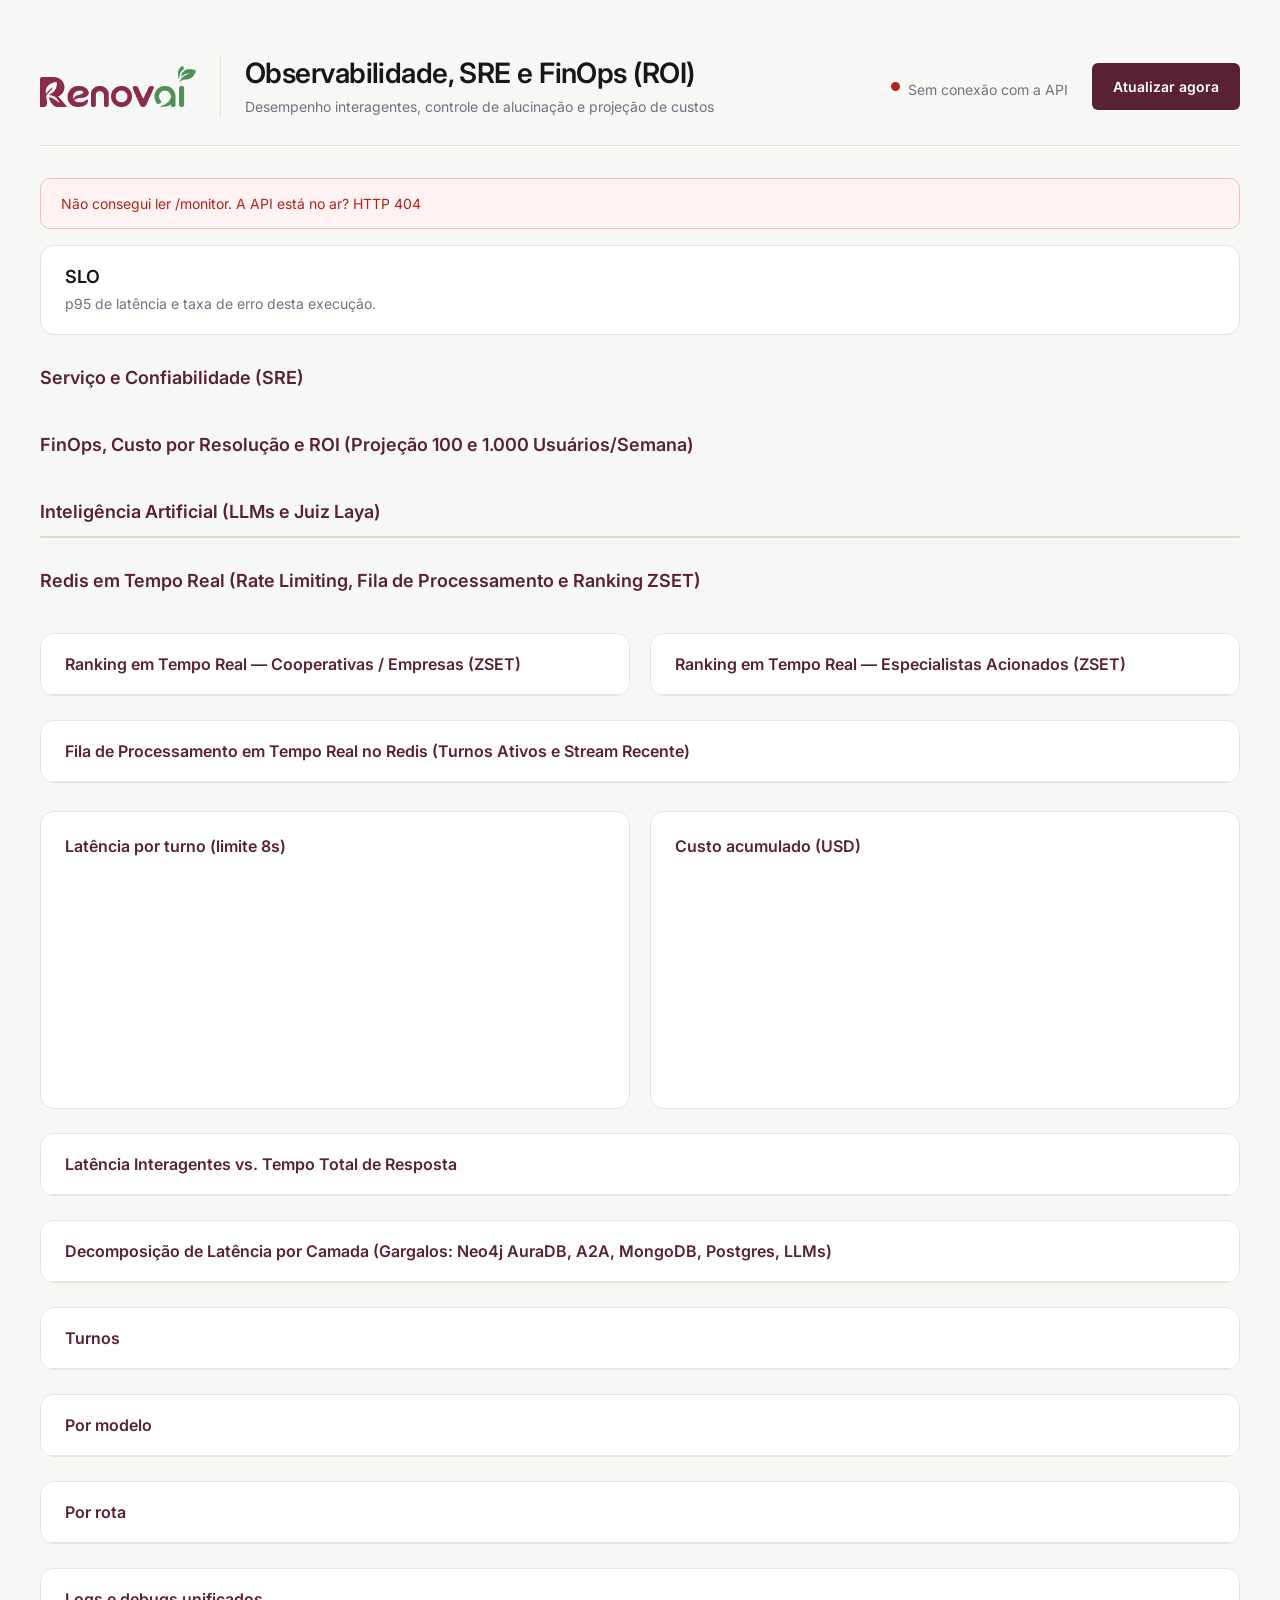
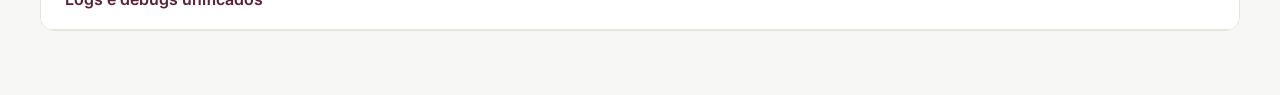
==== commit cd0bdf94: "feat(observability): adicionando as novas métricas analíticas consolidadas no frontend" ====
--- a/frontend/monitor.html
+++ b/frontend/monitor.html
@@ -3,7 +3,7 @@
 <head>
   <meta charset="UTF-8" />
   <meta name="viewport" content="width=device-width, initial-scale=1.0" />
-  <title>Renovaí IA — Console de Observabilidade</title>
+  <title>Renovaí IA — Console de Observabilidade, SRE e ROI</title>
   <link rel="preconnect" href="https://fonts.googleapis.com">
   <link rel="preconnect" href="https://fonts.gstatic.com" crossorigin>
   <link href="https://fonts.googleapis.com/css2?family=Inter:wght@400;500;600;700&display=swap" rel="stylesheet">
@@ -82,8 +82,8 @@
     .numeros { display: grid; grid-template-columns: repeat(4, minmax(0, 1fr)); gap: 14px; }
     .card {
       background: var(--panel); border: 1px solid var(--border); border-radius: 10px; padding: 20px;
-    }
-    .card { min-width: 0; }
+      min-width: 0;
+    }
     #numeros-sre .card .valor { color: var(--accent); }
     #numeros-sre .card:nth-child(4) { background: var(--accent); border-color: var(--accent); }
     #numeros-sre .card:nth-child(4) .rotulo { color: #ead9e0; }
@@ -92,6 +92,9 @@
     #numeros-ia .card { background: transparent; border: 0; border-radius: 0; }
     #numeros-ia .rotulo, #numeros-ia .nota { color: var(--brand-green-text); }
     #numeros-ia .valor { color: var(--accent); }
+    #numeros-roi .card { border-color: #d6c5cc; }
+    #numeros-roi .card:nth-child(2) { background: var(--brand-green-soft); border-color: #c1d383; }
+    #numeros-roi .card:nth-child(2) .valor { color: var(--ok); }
     .card .rotulo { color: var(--muted); font-size: 0.8125rem; font-weight: 500; line-height: 1.5; }
     .card .valor { margin-top: 10px; font-size: 1.75rem; font-weight: 600; font-variant-numeric: tabular-nums; overflow-wrap: anywhere; }
     .card .valor.pequeno { font-size: 1rem; white-space: normal; overflow-wrap: anywhere; }
@@ -112,7 +115,7 @@
     .tag { display: inline-block; font-size: 0.6875rem; font-weight: 600; line-height: 1.5; text-transform: uppercase; border-radius: 999px; padding: 4px 10px; }
     .tag.ok { color: var(--ok); background: var(--ok-soft); }
     .tag.erro { color: var(--erro); background: var(--erro-soft); }
-    .tag.bloqueado { color: var(--warn); background: var(--warn-soft); }
+    .tag.bloqueado, .tag.recusado_juiz { color: var(--warn); background: var(--warn-soft); }
     .tag.debug { color: var(--muted); background: var(--panel-alt); }
     .tag.info { color: var(--accent); background: var(--accent-soft); }
     .tag.warning { color: var(--warn); background: var(--warn-soft); }
@@ -149,8 +152,8 @@
         <div class="marca">
           <img class="logo" src="assets/renovai.png" alt="Renovaí" width="283" height="77" />
           <div class="titulo">
-            <h1>Observabilidade</h1>
-            <p class="sub">Desempenho e consumo do chatbot</p>
+            <h1>Observabilidade, SRE e FinOps (ROI)</h1>
+            <p class="sub">Desempenho interagentes, controle de alucinação e projeção de custos</p>
           </div>
         </div>
       </div>
@@ -169,11 +172,33 @@
       </div>
     </section>
 
-    <h2 class="faixa">Serviço (SRE)</h2>
+    <h2 class="faixa">Serviço e Confiabilidade (SRE)</h2>
     <section class="numeros" id="numeros-sre"></section>
 
-    <h2 class="faixa">Inteligência artificial (LLMs)</h2>
+    <h2 class="faixa">FinOps, Custo por Resolução e ROI (Projeção 100 e 1.000 Usuários/Semana)</h2>
+    <section class="numeros" id="numeros-roi"></section>
+
+    <h2 class="faixa">Inteligência Artificial (LLMs e Juiz Laya)</h2>
     <section class="numeros" id="numeros-ia"></section>
+
+    <h2 class="faixa">Redis em Tempo Real (Rate Limiting, Fila de Processamento e Ranking ZSET)</h2>
+    <section class="numeros" id="numeros-redis"></section>
+
+    <section class="graficos">
+      <article class="bloco">
+        <h2>Ranking em Tempo Real — Cooperativas / Empresas (ZSET)</h2>
+        <div id="tabela-ranking-entidades"></div>
+      </article>
+      <article class="bloco">
+        <h2>Ranking em Tempo Real — Especialistas Acionados (ZSET)</h2>
+        <div id="tabela-ranking-rotas"></div>
+      </article>
+    </section>
+
+    <article class="bloco tabela-larga">
+      <h2>Fila de Processamento em Tempo Real no Redis (Turnos Ativos e Stream Recente)</h2>
+      <div id="tabela-fila-redis"></div>
+    </article>
 
     <section class="graficos">
       <article class="grafico">
@@ -187,7 +212,12 @@
     </section>
 
     <article class="bloco tabela-larga">
-      <h2>Decomposição de Latência por Camada (Gargalos: Neo4j AuraDB, A2A, MongoDB, LLMs)</h2>
+      <h2>Latência Interagentes vs. Tempo Total de Resposta</h2>
+      <div id="tabela-interagentes"></div>
+    </article>
+
+    <article class="bloco tabela-larga">
+      <h2>Decomposição de Latência por Camada (Gargalos: Neo4j AuraDB, A2A, MongoDB, Postgres, LLMs)</h2>
       <div id="tabela-decomposicao"></div>
     </article>
 
@@ -210,26 +240,31 @@
       <h2>Logs e debugs unificados</h2>
       <div id="tabela-logs"></div>
     </article>
-
-
   </div>
 
   <script>
     const numerosSre = document.getElementById("numeros-sre");
+    const numerosRoi = document.getElementById("numeros-roi");
     const numerosIa = document.getElementById("numeros-ia");
+    const numerosRedis = document.getElementById("numeros-redis");
     const aviso = document.getElementById("aviso");
     const ponto = document.getElementById("ponto");
     const atualizado = document.getElementById("atualizado");
 
     function ms(valor) {
       if (valor >= 1000) {
-        return (valor / 1000).toLocaleString("pt-BR", { maximumFractionDigits: 1 }) + " s";
-      }
-      return Math.round(valor).toLocaleString("pt-BR") + " ms";
-    }
-
-    function usd(valor) {
-      return valor.toLocaleString("pt-BR", { style: "currency", currency: "USD", minimumFractionDigits: 4, maximumFractionDigits: 6 });
+        return (valor / 1000).toLocaleString("pt-BR", { maximumFractionDigits: 2 }) + " s";
+      }
+      return Math.round(valor || 0).toLocaleString("pt-BR") + " ms";
+    }
+
+    function usd(valor, digitosMin = 4, digitosMax = 6) {
+      return Number(valor || 0).toLocaleString("pt-BR", {
+        style: "currency",
+        currency: "USD",
+        minimumFractionDigits: digitosMin,
+        maximumFractionDigits: digitosMax,
+      });
     }
 
     function inteiro(valor) {
@@ -237,7 +272,7 @@
     }
 
     function pct(valor) {
-      return (valor * 100).toLocaleString("pt-BR", { minimumFractionDigits: 1, maximumFractionDigits: 1 }) + "%";
+      return (Number(valor || 0) * 100).toLocaleString("pt-BR", { minimumFractionDigits: 1, maximumFractionDigits: 1 }) + "%";
     }
 
     function duracao(segundos) {
@@ -342,38 +377,140 @@
     function render(dados) {
       const r = dados.resumo;
       const slo = dados.slo;
+      const sreRoi = dados.sre_roi || {};
+      const roi = sreRoi.roi || {};
+      const cenarios = sreRoi.cenarios_usuarios_semanais || {};
+      const c100 = cenarios.cenario_100_usuarios || {};
+      const c1000 = cenarios.cenario_1000_usuarios || {};
+
       const caixa = document.getElementById("slo");
       caixa.className = "slo";
 
       if (r.turnos === 0) {
-        document.getElementById("slo-titulo").textContent = "Aguardando primeiro turno";
-        document.getElementById("slo-texto").textContent = "Mande uma mensagem no chat. O registro vive na memória deste processo.";
+        document.getElementById("slo-titulo").textContent = "Aguardando primeiro turno (Projeções em Baseline Arquitetural)";
+        document.getElementById("slo-texto").textContent = "Mande uma mensagem no chat para calibrar custos e latências interagentes com dados reais da execução.";
       } else if (r.slo_ok) {
         caixa.classList.add("ok");
         document.getElementById("slo-titulo").textContent = "Dentro do SLO";
-        document.getElementById("slo-texto").textContent = `P95 até ${ms(slo.latencia_p95_limite_ms)} e erro até ${pct(slo.taxa_erro_limite)}.`;
+        document.getElementById("slo-texto").textContent = `P95 até ${ms(slo.latencia_p95_limite_ms)} e índice de erro até ${pct(slo.taxa_erro_limite)}.`;
       } else {
         caixa.classList.add("estourou");
         document.getElementById("slo-titulo").textContent = "SLO estourou";
-        document.getElementById("slo-texto").textContent = `P95 até ${ms(slo.latencia_p95_limite_ms)} e erro até ${pct(slo.taxa_erro_limite)}.`;
+        document.getElementById("slo-texto").textContent = `P95 até ${ms(slo.latencia_p95_limite_ms)} e índice de erro até ${pct(slo.taxa_erro_limite)}.`;
       }
 
       numerosSre.innerHTML = [
-        card("Turnos", inteiro(r.turnos)),
-        card("Taxa de erro", pct(r.taxa_erro), "Exceção no turno"),
-        card("Latência média", ms(r.latencia_media_ms)),
-        card("Latência P95", ms(r.latencia_p95_ms)),
-        card("No ar", duracao(r.no_ar_segundos)),
-        card("Em andamento", inteiro(r.em_andamento)),
-        card("Bloqueios", inteiro(r.bloqueios), "Guardrail de entrada"),
+        card("Turnos totais", inteiro(r.turnos), `${inteiro(r.turnos_resolvidos || 0)} resolvidos (${pct(r.taxa_resolucao || 0)})`),
+        card("Índice de erros", pct(r.taxa_erro), "Exceções técnicas no turno"),
+        card("Tempo total médio", ms(r.latencia_media_ms), "Resposta ponta a ponta"),
+        card("Latência P95", ms(r.latencia_p95_ms), `Meta SLO ≤ ${ms(slo.latencia_p95_limite_ms)}`),
+        card("Bloqueios Guardrail", inteiro(r.bloqueios), `Taxa: ${pct(r.taxa_bloqueio || 0)}`),
+        card("Recusas Juiz (Laya)", inteiro(r.recusas_juiz || 0), `Alucinações barradas: ${pct(r.taxa_recusa_juiz || 0)}`),
+        card("Em andamento", inteiro(r.em_andamento), "Requisições concorrentes"),
+        card("No ar (Uptime)", duracao(r.no_ar_segundos)),
       ].join("");
 
+      numerosRoi.innerHTML = [
+        card(
+          "Custo por resolução (CPR)",
+          usd(r.custo_por_resolucao_usd),
+          `vs. ${usd(roi.valor_manual_por_resolucao_usd || 0.70, 2, 2)} processo manual (${roi.tempo_manual_minutos_por_resolucao || 6} min)`
+        ),
+        card(
+          "Custo / Retorno (ROI)",
+          `${inteiro(r.multiplicador_retorno_custo || 0)}x`,
+          `Economia líquida: ${usd(roi.economia_liquida_por_resolucao_usd || 0, 4, 4)} / resolução`
+        ),
+        card(
+          "100 Usuários Semanais",
+          `${usd(c100.custo_semanal_usd || 0, 2, 2)} / sem`,
+          `${inteiro(c100.turnos_semanais || 1500)} turnos/sem · ${usd(c100.custo_mensal_usd || 0, 2, 2)}/mês · ${c100.horas_economizadas_semana || 0}h poupadas/sem`
+        ),
+        card(
+          "1.000 Usuários Semanais",
+          `${usd(c1000.custo_semanal_usd || 0, 2, 2)} / sem`,
+          `${inteiro(c1000.turnos_semanais || 15000)} turnos/sem · ${usd(c1000.custo_mensal_usd || 0, 2, 2)}/mês · ${c1000.horas_economizadas_semana || 0}h poupadas/sem`
+        ),
+      ].join("");
+
       numerosIa.innerHTML = [
-        card("Tokens", inteiro(r.tokens_total), `${inteiro(r.tokens_entrada)} entrada · ${inteiro(r.tokens_saida)} saída`),
-        card("Custo", usd(r.custo_usd), "Tabela fixa, não é a fatura"),
-        card("Modelo mais usado", r.modelo_mais_usado, "", true),
+        card("Tokens acumulados", inteiro(r.tokens_total), `${inteiro(r.tokens_entrada)} entrada · ${inteiro(r.tokens_saida)} saída`),
+        card("Custo acumulado", usd(r.custo_usd), `Média/turno: ${usd(r.custo_medio_turno_usd)}`),
+        card("Modelo mais acionado", r.modelo_mais_usado, "", true),
         card("Fallbacks", inteiro(r.fallbacks), "Especialista saiu do Gemini"),
       ].join("");
+
+      const redisRt = dados.redis_realtime || {};
+      const rl = redisRt.rate_limit || {};
+      const fila = redisRt.fila_processamento || {};
+      const rankings = redisRt.rankings_tempo_real || {};
+
+      numerosRedis.innerHTML = [
+        card(
+          "Backend Tempo Real",
+          (redisRt.backend || "memoria_fallback").toUpperCase(),
+          rl.algoritmo || "Sliding Window ZSET + Queue LIST"
+        ),
+        card(
+          "Rate Limit (Janela)",
+          `${inteiro(rl.max_requests || 15)} req / ${inteiro(rl.window_seconds || 60)}s`,
+          "Algoritmo Sliding Window Log (ZSET)"
+        ),
+        card(
+          "Bloqueios Rate Limit (429)",
+          inteiro(rl.bloqueios_totais || 0),
+          "Proteção contra abuso de cota LLM"
+        ),
+        card(
+          "Fila de Processamento",
+          `${inteiro(fila.tamanho_fila_ativa || 0)} ativos`,
+          `${inteiro((fila.ultimos_processados || []).length)} recentes no stream`
+        ),
+      ].join("");
+
+      document.getElementById("tabela-ranking-entidades").innerHTML = tabela(
+        ["#", "Entidade (Cooperativa / Empresa)", "Consultas"],
+        (rankings.entidades_mais_ativas || []).map((item) => [
+          { texto: `${item.posicao}º` },
+          { texto: item.membro, classe: "modelo" },
+          { texto: inteiro(item.interacoes) },
+        ]),
+        "Nenhuma entidade consultada no ranking ainda."
+      );
+
+      document.getElementById("tabela-ranking-rotas").innerHTML = tabela(
+        ["#", "Rota / Especialista", "Acionamentos"],
+        (rankings.rotas_mais_demandadas || []).map((item) => [
+          { texto: `${item.posicao}º` },
+          { texto: item.membro, classe: "modelo" },
+          { texto: inteiro(item.interacoes) },
+        ]),
+        "Nenhuma rota acionada no ranking ainda."
+      );
+
+      const ativosLista = (fila.em_processamento_agora || []).map((t) => [
+        { texto: tagStatus(t.estado || "em_processamento") },
+        { texto: t.turno_id, classe: "sessao" },
+        { texto: t.session_id || "—", classe: "sessao" },
+        { texto: `${t.tipo_fluxo || "COOPERATIVA"}:${t.entidade_id || "—"}` },
+        { texto: t.rota || "em execução", classe: "modelo" },
+        { texto: "—" },
+        { texto: t.pergunta_resumo || "—", classe: "msg" },
+      ]);
+      const recentesLista = (fila.ultimos_processados || []).slice(0, 12).map((t) => [
+        { texto: tagStatus(t.estado || "ok") },
+        { texto: t.turno_id, classe: "sessao" },
+        { texto: t.session_id || "—", classe: "sessao" },
+        { texto: `${t.tipo_fluxo || "COOPERATIVA"}:${t.entidade_id || "—"}` },
+        { texto: t.rota || "—", classe: "modelo" },
+        { texto: ms(t.latencia_ms || 0) },
+        { texto: t.atualizado_em || "—", classe: "msg" },
+      ]);
+      document.getElementById("tabela-fila-redis").innerHTML = tabela(
+        ["Status", "Turno ID", "Sessão", "Entidade", "Rota", "Latência", "Atualizado / Resumo"],
+        [...ativosLista, ...recentesLista],
+        "Nenhum turno na fila de processamento ainda."
+      );
 
       desenharLinha(
         document.getElementById("grafico-latencia"),
@@ -388,7 +525,23 @@
         null,
       );
 
-      // Decomposição da latência
+      // Latência interagentes
+      if (dados.latencia_interagentes) {
+        document.getElementById("tabela-interagentes").innerHTML = tabela(
+          ["Agente / Nó do Grafo", "Execuções", "Latência Média", "Latência P95", "Latência Máxima", "Participação no Pipeline"],
+          dados.latencia_interagentes.map((ag) => [
+            { texto: ag.agente, classe: "modelo" },
+            { texto: inteiro(ag.execucoes) },
+            { texto: ms(ag.latencia_media_ms) },
+            { texto: ms(ag.latencia_p95_ms) },
+            { texto: ms(ag.latencia_max_ms) },
+            { texto: `<div style="display:flex;align-items:center;gap:10px;"><div style="background:var(--accent);height:8px;border-radius:4px;min-width:4px;width:${Math.max(ag.participacao_pct, 3)}%;"></div><span style="font-weight:600;">${pct(ag.participacao_pct / 100)}</span></div>` },
+          ]),
+          "Nenhuma execução interagentes registrada ainda."
+        );
+      }
+
+      // Decomposição da latência por camada
       if (dados.decomposicao_latencia) {
         document.getElementById("tabela-decomposicao").innerHTML = tabela(
           ["Camada / Componente", "Tempo Médio", "Tempo Total Acumulado", "Impacto Percentual"],
@@ -403,7 +556,7 @@
       }
 
       document.getElementById("tabela-turnos").innerHTML = tabela(
-        ["Hora", "Latência Total", "Gargalo Principal", "Rota", "Status", "Tokens", "Custo", "Sessão"],
+        ["Hora", "Tempo Total", "Latência Interagentes", "Gargalo Camada", "Rota", "Status", "Tokens", "Custo", "Sessão"],
         dados.turnos.map((t) => {
           let detalheGargalo = "—";
           if (t.decomposicao && Object.keys(t.decomposicao).length) {
@@ -411,9 +564,16 @@
             const top = itens[0];
             detalheGargalo = `${top[0].toUpperCase()}: ${ms(top[1])}`;
           }
+          let resumoAgentes = "—";
+          if (t.latencia_agentes && Object.keys(t.latencia_agentes).length) {
+            resumoAgentes = Object.entries(t.latencia_agentes)
+              .map(([k, v]) => `${k}=${ms(v)}`)
+              .join(" · ");
+          }
           return [
             { texto: t.hora },
             { texto: ms(t.latencia_ms) },
+            { texto: resumoAgentes, classe: "modelo" },
             { texto: detalheGargalo, classe: "modelo" },
             { texto: t.rota },
             { texto: tagStatus(t.status) },
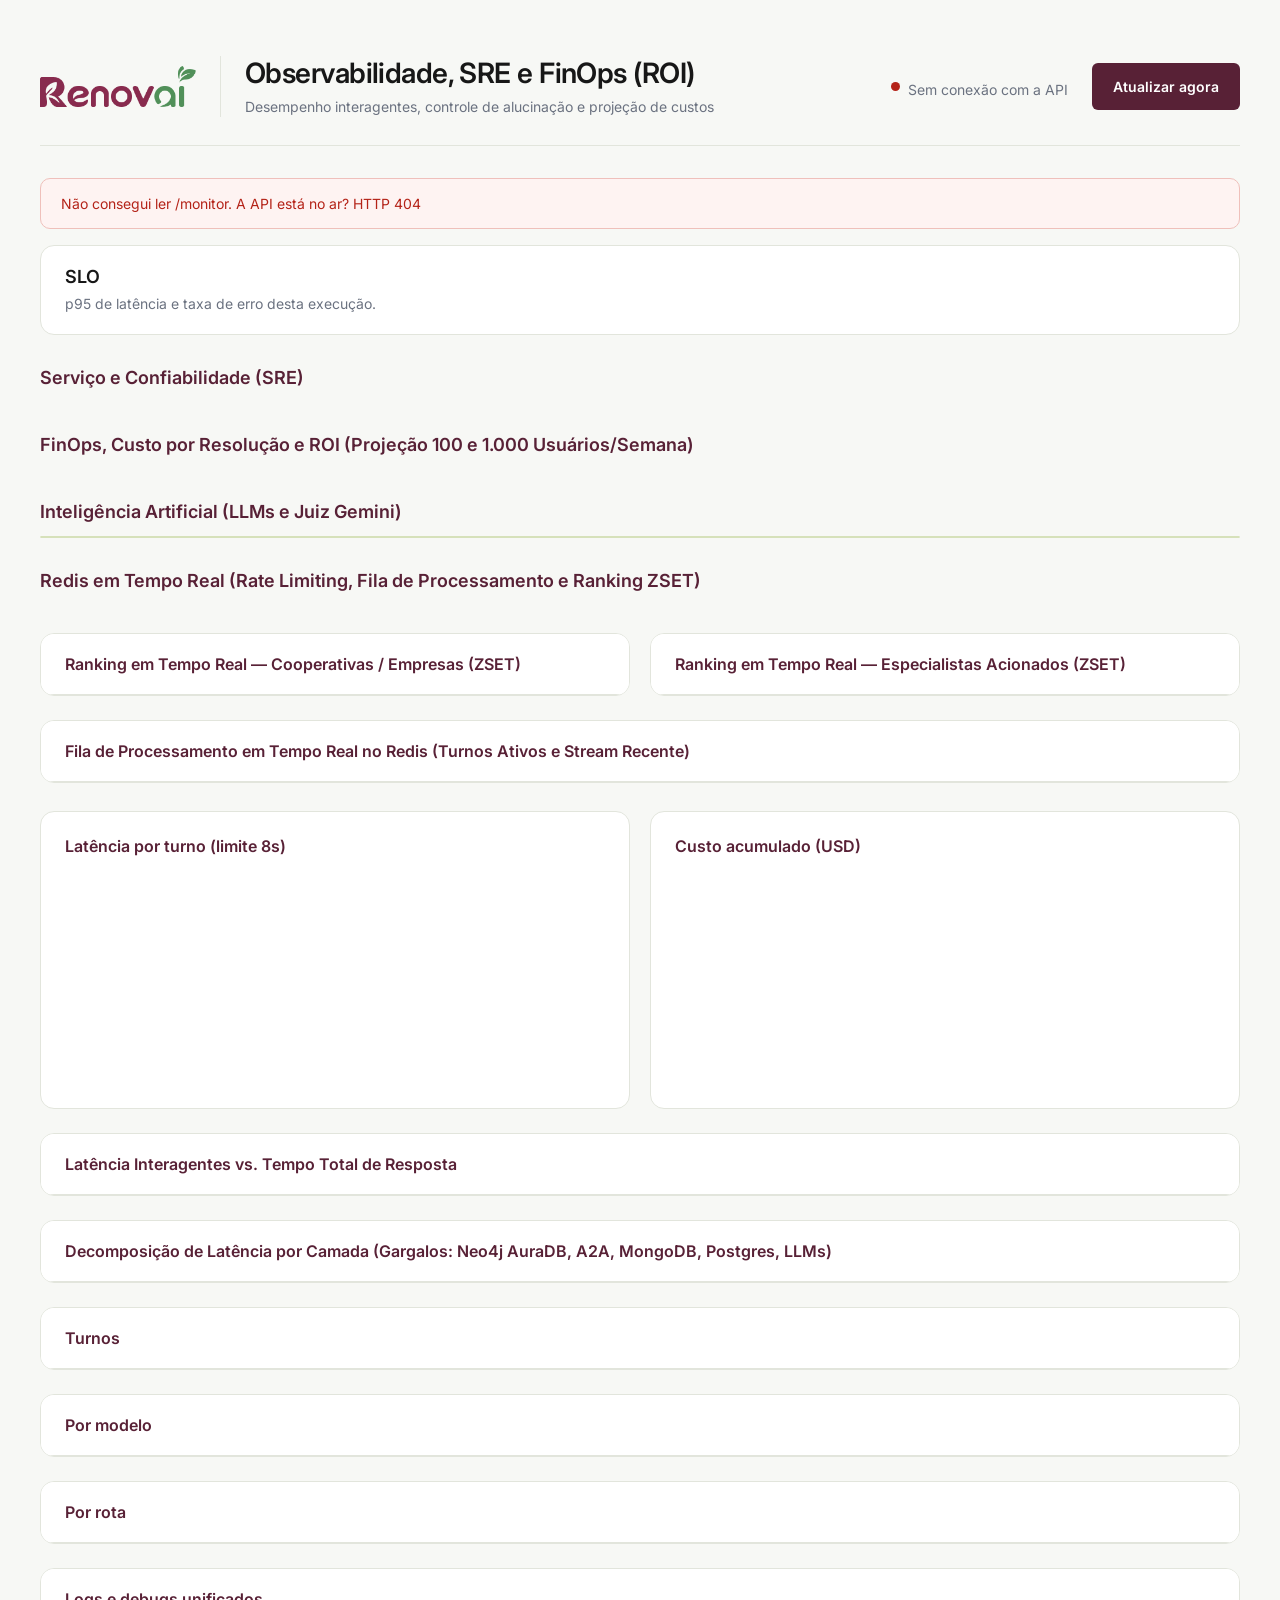
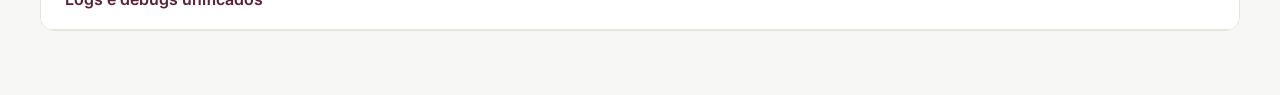
==== commit 5b202bfc: "refactor(laya): removendo o laya do sistema por não ser mais utilizável" ====
--- a/frontend/monitor.html
+++ b/frontend/monitor.html
@@ -178,7 +178,7 @@
     <h2 class="faixa">FinOps, Custo por Resolução e ROI (Projeção 100 e 1.000 Usuários/Semana)</h2>
     <section class="numeros" id="numeros-roi"></section>
 
-    <h2 class="faixa">Inteligência Artificial (LLMs e Juiz Laya)</h2>
+    <h2 class="faixa">Inteligência Artificial (LLMs e Juiz Gemini)</h2>
     <section class="numeros" id="numeros-ia"></section>
 
     <h2 class="faixa">Redis em Tempo Real (Rate Limiting, Fila de Processamento e Ranking ZSET)</h2>
@@ -405,7 +405,7 @@
         card("Tempo total médio", ms(r.latencia_media_ms), "Resposta ponta a ponta"),
         card("Latência P95", ms(r.latencia_p95_ms), `Meta SLO ≤ ${ms(slo.latencia_p95_limite_ms)}`),
         card("Bloqueios Guardrail", inteiro(r.bloqueios), `Taxa: ${pct(r.taxa_bloqueio || 0)}`),
-        card("Recusas Juiz (Laya)", inteiro(r.recusas_juiz || 0), `Alucinações barradas: ${pct(r.taxa_recusa_juiz || 0)}`),
+        card("Recusas Juiz (System One)", inteiro(r.recusas_juiz || 0), `Alucinações barradas: ${pct(r.taxa_recusa_juiz || 0)}`),
         card("Em andamento", inteiro(r.em_andamento), "Requisições concorrentes"),
         card("No ar (Uptime)", duracao(r.no_ar_segundos)),
       ].join("");
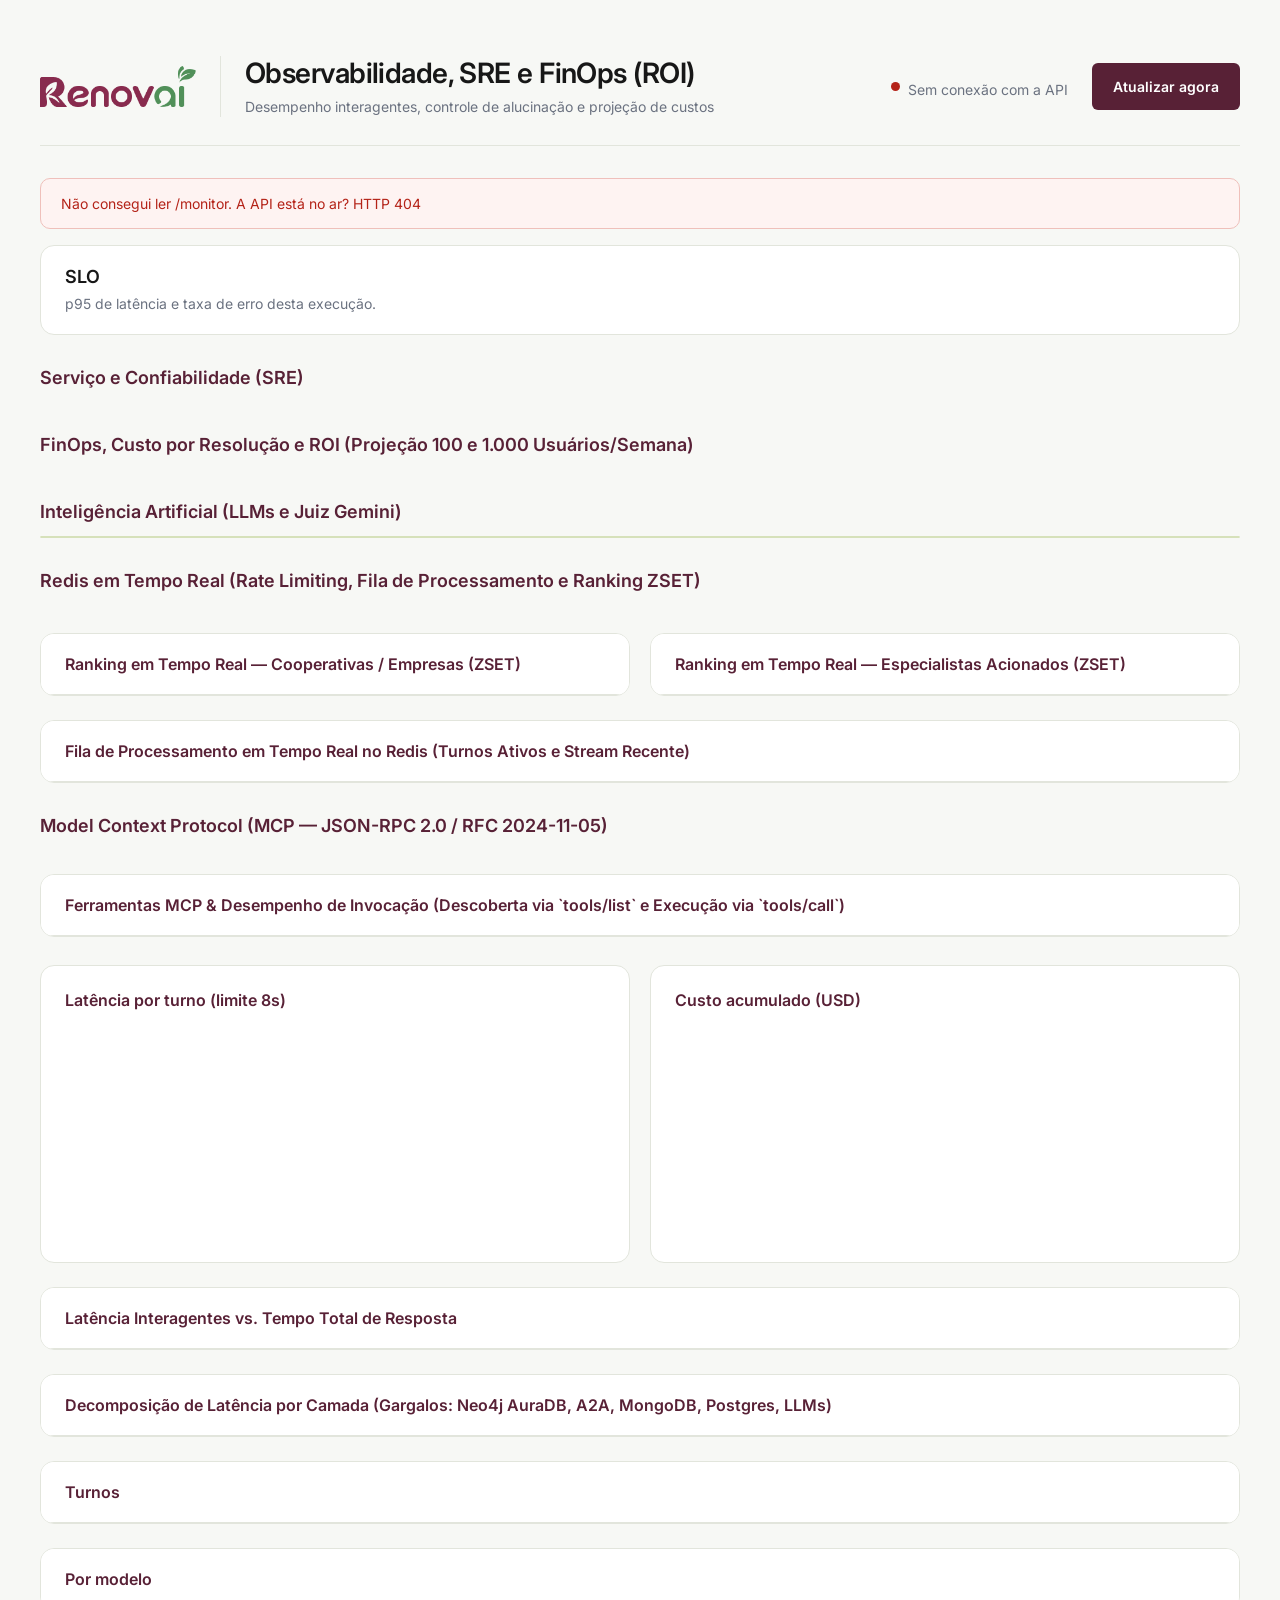
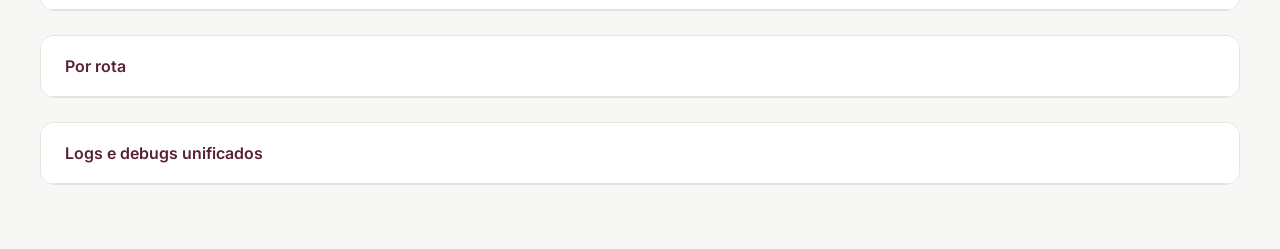
==== commit e34f9e99: "feat(mcp): adicionando métricas do mcp nas rotas e front" ====
--- a/frontend/monitor.html
+++ b/frontend/monitor.html
@@ -200,6 +200,14 @@
       <div id="tabela-fila-redis"></div>
     </article>
 
+    <h2 class="faixa">Model Context Protocol (MCP — JSON-RPC 2.0 / RFC 2024-11-05)</h2>
+    <section class="numeros" id="numeros-mcp"></section>
+
+    <article class="bloco tabela-larga">
+      <h2>Ferramentas MCP & Desempenho de Invocação (Descoberta via `tools/list` e Execução via `tools/call`)</h2>
+      <div id="tabela-mcp-tools"></div>
+    </article>
+
     <section class="graficos">
       <article class="grafico">
         <h2>Latência por turno (limite 8s)</h2>
@@ -247,6 +255,7 @@
     const numerosRoi = document.getElementById("numeros-roi");
     const numerosIa = document.getElementById("numeros-ia");
     const numerosRedis = document.getElementById("numeros-redis");
+    const numerosMcp = document.getElementById("numeros-mcp");
     const aviso = document.getElementById("aviso");
     const ponto = document.getElementById("ponto");
     const atualizado = document.getElementById("atualizado");
@@ -511,6 +520,52 @@
         [...ativosLista, ...recentesLista],
         "Nenhum turno na fila de processamento ainda."
       );
+
+      // Model Context Protocol (MCP)
+      const mcp = dados.mcp || {};
+      const mcpResumo = mcp.resumo || {};
+      const mcpPorTool = mcp.por_tool || [];
+
+      if (numerosMcp) {
+        numerosMcp.innerHTML = [
+          card(
+            "Protocolo MCP",
+            "JSON-RPC 2.0",
+            mcp.protocolo || "v2024-11-05"
+          ),
+          card(
+            "Tools Registradas",
+            inteiro(mcpResumo.tools_registradas || 0),
+            "Descoberta via /mcp/tools e tools/list"
+          ),
+          card(
+            "Resources / Prompts",
+            `${inteiro(mcpResumo.resources_registrados || 0)} / ${inteiro(mcpResumo.prompts_registrados || 0)}`,
+            "renovai://normas/pnrs · sre · redis"
+          ),
+          card(
+            "Chamadas de Tools MCP",
+            inteiro(mcpResumo.total_chamadas_tools || 0),
+            `${inteiro(mcpResumo.total_erros_tools || 0)} erros · ${inteiro(mcpResumo.total_resources_lidos || 0)} resources lidos`
+          ),
+        ].join("");
+      }
+
+      const tabelaMcpEl = document.getElementById("tabela-mcp-tools");
+      if (tabelaMcpEl) {
+        tabelaMcpEl.innerHTML = tabela(
+          ["Ferramenta MCP", "Toolkit", "Domínio", "Chamadas", "Erros", "Latência Média"],
+          mcpPorTool.map((t) => [
+            { texto: t.tool, classe: "modelo" },
+            { texto: t.toolkit },
+            { texto: tagStatus(t.dominio || "TRANSVERSAL") },
+            { texto: inteiro(t.chamadas) },
+            { texto: inteiro(t.erros) },
+            { texto: ms(t.latencia_media_ms) },
+          ]),
+          "Nenhuma chamada MCP registrada ainda."
+        );
+      }
 
       desenharLinha(
         document.getElementById("grafico-latencia"),
